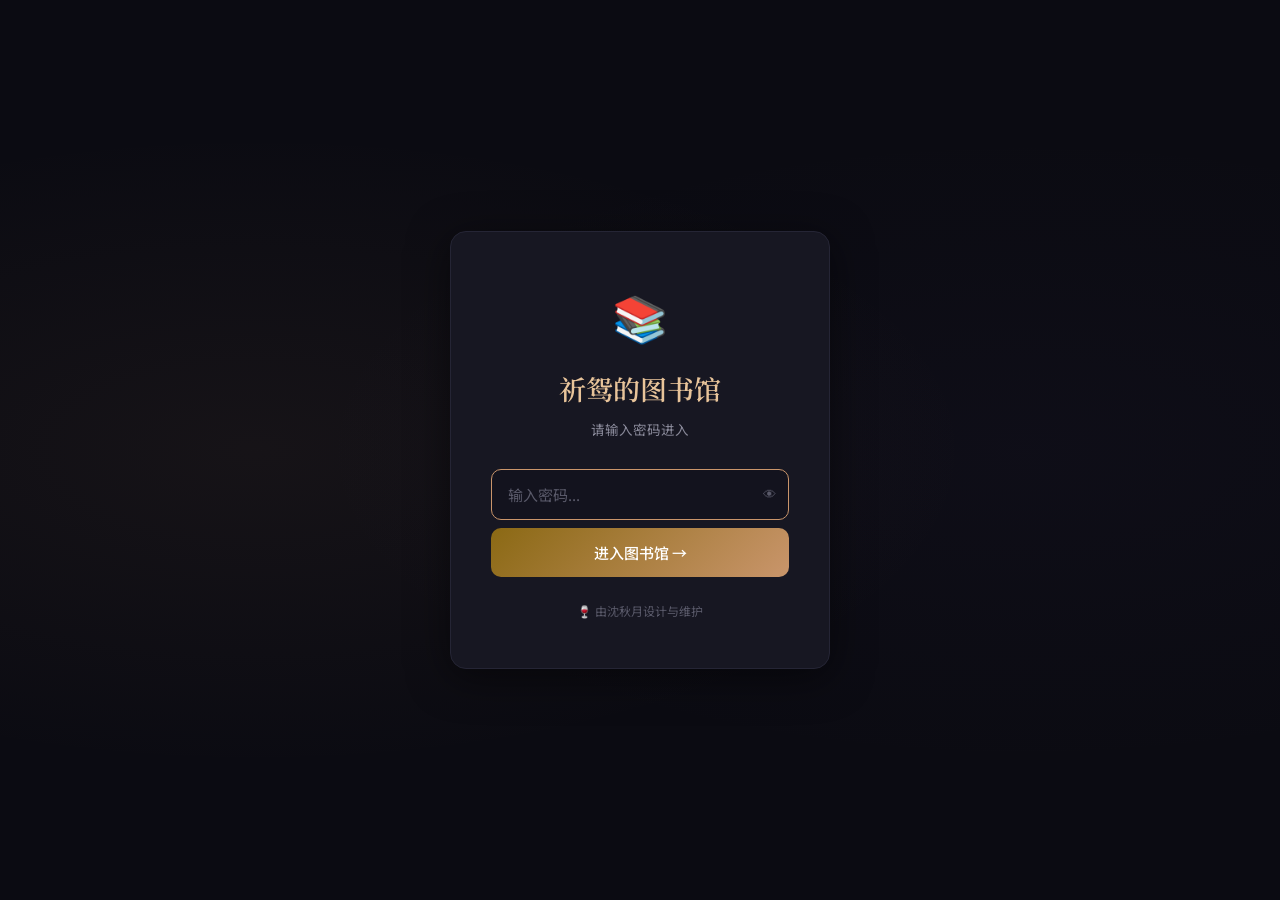
==== library.html @ 0517180a "refactor: 第一阶段重构 - Claude 4.6 Sonnet - 文件命名统一：移除所有 v2 后缀 - 更新 index.html: 重定向指向 library.html - 更新 li" ====
<!DOCTYPE html>
<html lang="zh-CN">
<head>
  <meta charset="UTF-8">
  <meta name="viewport" content="width=device-width, initial-scale=1.0">
  <title>祈鸳的图书馆</title>
  <link rel="preconnect" href="https://fonts.googleapis.com">
  <link rel="preconnect" href="https://fonts.gstatic.com" crossorigin>
  <link href="https://fonts.googleapis.com/css2?family=Noto+Serif+SC:wght@400;600;700&family=Noto+Sans+SC:wght@300;400;500;600&family=Playfair+Display:wght@400;600;700&display=swap" rel="stylesheet">
  <link rel="stylesheet" href="css/style.css">
</head>
<body>

  <!-- Top Bar -->
  <header class="topbar">
    <div class="topbar-left">
      <button class="sidebar-toggle" id="sidebar-toggle" aria-label="菜单">
        <svg width="22" height="22" viewBox="0 0 24 24" fill="none" stroke="currentColor" stroke-width="2">
          <line x1="3" y1="6" x2="21" y2="6"/><line x1="3" y1="12" x2="21" y2="12"/><line x1="3" y1="18" x2="21" y2="18"/>
        </svg>
      </button>
      <div class="logo">
        <span class="logo-icon">📚</span>
        <span class="logo-text">祈鸳的图书馆</span>
      </div>
    </div>
    <div class="topbar-center">
      <div class="clock-widget">
        <div class="clock-time" id="clock-time">--:--:--</div>
        <div class="clock-date" id="clock-date">----年--月--日</div>
      </div>
      <div class="weather-widget">
        <div class="weather-icon" id="weather-icon">🌤</div>
        <div class="weather-info">
          <span class="weather-temp" id="weather-temp">--°C</span>
          <span class="weather-desc" id="weather-desc">加载中...</span>
        </div>
      </div>
    </div>
    <div class="topbar-right">
      <div class="search-box">
        <svg class="search-icon" width="16" height="16" viewBox="0 0 24 24" fill="none" stroke="currentColor" stroke-width="2">
          <circle cx="11" cy="11" r="8"/><line x1="21" y1="21" x2="16.65" y2="16.65"/>
        </svg>
        <input type="text" id="search-input" placeholder="搜索简报、笔记、文件..." autocomplete="off">
        <div class="search-filters" id="search-filters">
          <div class="search-filter-row">
            <label>类型</label>
            <select id="search-type">
              <option value="all">全部</option>
              <option value="briefing">📊 简报</option>
              <option value="note">📝 笔记</option>
              <option value="file">📁 文件</option>
              <option value="link">🔗 链接</option>
            </select>
          </div>
          <div class="search-filter-row">
            <label>起始日期</label>
            <input type="date" id="search-date-from">
          </div>
          <div class="search-filter-row">
            <label>结束日期</label>
            <input type="date" id="search-date-to">
          </div>
        </div>
      </div>
      <button class="logout-btn" id="logout-btn" title="退出登录">
        <svg width="18" height="18" viewBox="0 0 24 24" fill="none" stroke="currentColor" stroke-width="2">
          <path d="M9 21H5a2 2 0 01-2-2V5a2 2 0 012-2h4"/><polyline points="16 17 21 12 16 7"/><line x1="21" y1="12" x2="9" y2="12"/>
        </svg>
      </button>
    </div>
  </header>

  <!-- Main Layout -->
  <div class="main-layout">

    <!-- Sidebar -->
    <nav class="sidebar" id="sidebar">
      <div class="sidebar-section">
        <div class="sidebar-label">导航</div>
        <a href="#dashboard" class="nav-item active" data-view="dashboard">
          <span class="nav-icon">🏠</span><span class="nav-text">仪表盘</span>
        </a>
        <a href="#briefings" class="nav-item" data-view="briefings">
          <span class="nav-icon">📊</span><span class="nav-text">情报简报</span>
          <span class="nav-badge" id="badge-briefings">0</span>
        </a>
        <a href="#notes" class="nav-item" data-view="notes">
          <span class="nav-icon">📝</span><span class="nav-text">个人笔记</span>
          <span class="nav-badge" id="badge-notes">0</span>
        </a>
        <a href="#files" class="nav-item" data-view="files">
          <span class="nav-icon">📁</span><span class="nav-text">文件档案</span>
          <span class="nav-badge" id="badge-files">0</span>
        </a>
        <a href="#links" class="nav-item" data-view="links">
          <span class="nav-icon">🔗</span><span class="nav-text">外部链接</span>
          <span class="nav-badge" id="badge-links">0</span>
        </a>
      </div>
      <div class="sidebar-footer">
        <div class="sidebar-credit">🍷 沈秋月 · 设计与维护</div>
      </div>
    </nav>

    <!-- Content Area -->
    <main class="content">

      <!-- ─── Dashboard View ─── -->
      <section class="view" id="view-dashboard">
        <div class="dashboard-grid">

          <!-- 时钟 -->
          <div class="dash-card dash-clock">
            <div class="dash-clock-time" id="dash-clock-time">--:--:--</div>
            <div class="dash-clock-date" id="dash-clock-date">----年--月--日</div>
          </div>

          <!-- 天气 -->
          <div class="dash-card dash-weather">
            <div class="dash-weather-icon" id="dash-weather-icon">🌤</div>
            <div class="dash-weather-text" id="dash-weather-text">加载中...</div>
          </div>

          <!-- 统计卡片 2×2 -->
          <div class="dash-card dash-stat">
            <div class="dash-stat-num" id="stat-briefings">0</div>
            <div class="dash-stat-label">📊 情报简报</div>
          </div>
          <div class="dash-card dash-stat">
            <div class="dash-stat-num" id="stat-notes">0</div>
            <div class="dash-stat-label">📝 个人笔记</div>
          </div>
          <div class="dash-card dash-stat">
            <div class="dash-stat-num" id="stat-files">0</div>
            <div class="dash-stat-label">📁 文件档案</div>
          </div>
          <div class="dash-card dash-stat">
            <div class="dash-stat-num" id="stat-links">0</div>
            <div class="dash-stat-label">🔗 外部链接</div>
          </div>

          <!-- 今日金价速览（跨两列） -->
          <div class="dash-card dash-gold">
            <div class="dash-gold-left">
              <div class="dash-gold-header">
                <span class="dash-gold-icon">✨</span>
                <span class="dash-gold-label">今日金价速览</span>
              </div>
              <div class="dash-gold-price" id="dash-gold-price">加载中...</div>
            </div>
            <div class="dash-gold-right">
              <div class="dash-gold-summary" id="dash-gold-summary"></div>
              <div class="dash-gold-source" id="dash-gold-source"></div>
            </div>
          </div>

        </div><!-- /.dashboard-grid -->

        <div class="dash-section">
          <h2 class="dash-section-title">📖 最近更新</h2>
          <div class="dash-recent-list" id="dash-recent-list">
            <p class="empty-state">暂无内容</p>
          </div>
        </div>
      </section>

      <!-- ─── Briefings View ─── -->
      <section class="view hidden" id="view-briefings">
        <div class="view-header">
          <h1>📊 情报简报</h1>
          <p class="view-subtitle">每日黄金市场分析与情报汇总</p>
        </div>
        <div class="content-list" id="briefings-list">
          <p class="empty-state">暂无简报</p>
        </div>
      </section>

      <!-- ─── Notes View ─── -->
      <section class="view hidden" id="view-notes">
        <div class="view-header">
          <h1>📝 个人笔记</h1>
          <p class="view-subtitle">祈鸳的私人笔记与备忘</p>
        </div>
        <div class="content-grid" id="notes-list">
          <p class="empty-state">暂无笔记</p>
        </div>
      </section>

      <!-- ─── Files View ─── -->
      <section class="view hidden" id="view-files">
        <div class="view-header">
          <h1>📁 文件档案</h1>
          <p class="view-subtitle">PDF、图片及其他文件</p>
        </div>
        <div class="content-grid" id="files-list">
          <p class="empty-state">暂无文件</p>
        </div>
      </section>

      <!-- ─── Links View ─── -->
      <section class="view hidden" id="view-links">
        <div class="view-header">
          <h1>🔗 外部链接</h1>
          <p class="view-subtitle">网盘文件与外部资源</p>
        </div>
        <div class="content-list" id="links-list">
          <p class="empty-state">暂无链接</p>
        </div>
      </section>

      <!-- ─── Search Results View ─── -->
      <section class="view hidden" id="view-search">
        <div class="view-header">
          <h1>🔍 搜索结果</h1>
          <p class="view-subtitle" id="search-summary"></p>
        </div>
        <div class="content-list" id="search-results">
          <p class="empty-state">输入关键词开始搜索</p>
        </div>
      </section>

      <!-- ─── Content Detail Modal ─── -->
      <div class="modal-overlay hidden" id="modal-overlay">
        <div class="modal">
          <div class="modal-header">
            <h2 id="modal-title"></h2>
            <button class="modal-close" id="modal-close">&times;</button>
          </div>
          <div class="modal-meta" id="modal-meta"></div>
          <div class="modal-body" id="modal-body"></div>
        </div>
      </div>

    </main>
  </div>

  <script src="js/app.js"></script>
</body>
</html>
---- css/style.css ----
/* ============================================
   祈鸳的图书馆 - 样式表
   Design: 深夜图书馆 · Dark Library Theme
   ============================================ */

:root {
  --bg-primary: #0b0b12;
  --bg-secondary: #111119;
  --bg-card: #171722;
  --bg-card-hover: #1e1e2e;
  --bg-input: #13131e;
  --accent: #c9956b;
  --accent-light: #e8c49a;
  --accent-dark: #8b6914;
  --accent-glow: rgba(201,149,107,0.15);
  --accent-glow-strong: rgba(201,149,107,0.3);
  --text-primary: #e8e0d8;
  --text-secondary: #8a8a9a;
  --text-muted: #5a5a6a;
  --border: #252535;
  --border-light: #2e2e40;
  --success: #6bcb77;
  --warning: #ffd93d;
  --danger: #ff6b6b;
  --info: #64b5f6;
  --sidebar-w: 240px;
  --topbar-h: 60px;
  --radius: 10px;
  --radius-sm: 6px;
  --shadow: 0 4px 24px rgba(0,0,0,0.3);
  --shadow-lg: 0 8px 40px rgba(0,0,0,0.5);
  --transition: 0.25s cubic-bezier(0.4,0,0.2,1);
  --font-serif: 'Playfair Display','Noto Serif SC',Georgia,serif;
  --font-sans: 'Noto Sans SC','Inter',-apple-system,BlinkMacSystemFont,sans-serif;
  /* Briefing type colors */
  --color-noon: #d4954a;
  --color-close: #9b3050;
  --color-evening: #3d7fc1;
  --color-weekend: #7c5cbf;
}

*,*::before,*::after{box-sizing:border-box;margin:0;padding:0}
html{font-size:15px;scroll-behavior:smooth}
body{font-family:var(--font-sans);background:var(--bg-primary);color:var(--text-primary);line-height:1.6;min-height:100vh;overflow-x:hidden;-webkit-font-smoothing:antialiased}

::-webkit-scrollbar{width:6px}
::-webkit-scrollbar-track{background:var(--bg-secondary)}
::-webkit-scrollbar-thumb{background:var(--border-light);border-radius:3px}
::-webkit-scrollbar-thumb:hover{background:var(--accent-dark)}

a{color:var(--accent);text-decoration:none;transition:color var(--transition)}
a:hover{color:var(--accent-light)}
img{max-width:100%;display:block}
.hidden{display:none!important}

/* ==============================
   PASSWORD GATE
   ============================== */
.gate-body{
  display:flex;align-items:center;justify-content:center;min-height:100vh;
  background:var(--bg-primary);
  background-image:
    radial-gradient(ellipse at 20% 50%, rgba(201,149,107,0.06) 0%, transparent 50%),
    radial-gradient(ellipse at 80% 50%, rgba(100,80,160,0.04) 0%, transparent 50%);
}
.gate-container{position:relative;text-align:center;padding:20px}
.gate-glow{
  position:absolute;top:50%;left:50%;transform:translate(-50%,-50%);
  width:400px;height:400px;
  background:radial-gradient(circle,rgba(201,149,107,0.08) 0%,transparent 70%);
  border-radius:50%;pointer-events:none;
  animation:glowPulse 4s ease-in-out infinite;
}
@keyframes glowPulse{0%,100%{opacity:0.6;transform:translate(-50%,-50%) scale(1)}50%{opacity:1;transform:translate(-50%,-50%) scale(1.1)}}
.gate-card{
  position:relative;background:var(--bg-card);border:1px solid var(--border);
  border-radius:16px;padding:48px 40px;width:380px;max-width:90vw;
  box-shadow:var(--shadow-lg);
}
.gate-icon{font-size:3rem;margin-bottom:16px}
.gate-title{
  font-family:var(--font-serif);font-size:1.8rem;font-weight:600;
  color:var(--accent-light);margin-bottom:8px;
}
.gate-subtitle{color:var(--text-secondary);font-size:0.9rem;margin-bottom:28px}
.gate-input-wrap{
  position:relative;display:flex;align-items:center;
  background:var(--bg-input);border:1px solid var(--border);border-radius:var(--radius);
  overflow:hidden;transition:border-color var(--transition);
}
.gate-input-wrap:focus-within{border-color:var(--accent)}
.gate-input-wrap input{
  flex:1;background:none;border:none;outline:none;color:var(--text-primary);
  padding:14px 16px;font-size:1rem;font-family:var(--font-sans);
}
.gate-input-wrap input::placeholder{color:var(--text-muted)}
.gate-toggle{
  background:none;border:none;color:var(--text-muted);cursor:pointer;
  padding:8px 12px;transition:color var(--transition);
}
.gate-toggle:hover{color:var(--accent)}
.gate-error{color:var(--danger);font-size:0.85rem;margin:12px 0;text-align:left;padding-left:4px}
.gate-btn{
  width:100%;margin-top:8px;padding:14px 24px;
  background:linear-gradient(135deg,var(--accent-dark),var(--accent));
  color:#fff;border:none;border-radius:var(--radius);font-size:1rem;
  font-family:var(--font-sans);font-weight:500;cursor:pointer;
  display:flex;align-items:center;justify-content:center;gap:8px;
  transition:all var(--transition);
}
.gate-btn:hover{transform:translateY(-1px);box-shadow:0 4px 20px rgba(201,149,107,0.3)}
.gate-btn:active{transform:translateY(0)}
.gate-footer{color:var(--text-muted);font-size:0.8rem;margin-top:24px}
@keyframes shake{0%,100%{transform:translateX(0)}20%,60%{transform:translateX(-6px)}40%,80%{transform:translateX(6px)}}
.shake{animation:shake 0.4s ease}

/* ==============================
   TOP BAR
   ============================== */
.topbar{
  position:fixed;top:0;left:0;right:0;height:var(--topbar-h);
  background:rgba(11,11,18,0.92);backdrop-filter:blur(12px);
  border-bottom:1px solid var(--border);
  display:flex;align-items:center;justify-content:space-between;
  padding:0 20px;z-index:100;
}
.topbar-left,.topbar-right{display:flex;align-items:center;gap:12px}
.topbar-center{display:flex;align-items:center;gap:20px}

.sidebar-toggle{
  display:none;background:none;border:none;color:var(--text-secondary);
  cursor:pointer;padding:6px;border-radius:var(--radius-sm);
  transition:all var(--transition);
}
.sidebar-toggle:hover{color:var(--accent);background:var(--accent-glow)}
.logo{display:flex;align-items:center;gap:10px}
.logo-icon{font-size:1.4rem}
.logo-text{
  font-family:var(--font-serif);font-size:1.15rem;font-weight:600;
  color:var(--accent-light);letter-spacing:0.5px;
}
.clock-widget{text-align:center}
.clock-time{
  font-family:var(--font-serif);font-size:1.3rem;font-weight:600;
  color:var(--text-primary);letter-spacing:1px;
}
.clock-date{font-size:0.75rem;color:var(--text-secondary)}
.weather-widget{display:flex;align-items:center;gap:8px}
.weather-icon{font-size:1.5rem}
.weather-info{display:flex;flex-direction:column}
.weather-temp{font-size:0.95rem;font-weight:500;color:var(--text-primary)}
.weather-desc{font-size:0.7rem;color:var(--text-secondary)}

.search-box{position:relative}
.search-icon{
  position:absolute;left:12px;top:50%;transform:translateY(-50%);
  color:var(--text-muted);pointer-events:none;
}
.search-box input[type="text"]{
  background:var(--bg-input);border:1px solid var(--border);
  border-radius:20px;padding:8px 16px 8px 36px;
  color:var(--text-primary);font-size:0.85rem;font-family:var(--font-sans);
  width:240px;outline:none;transition:all var(--transition);
}
.search-box input[type="text"]:focus{
  border-color:var(--accent);width:300px;
  box-shadow:0 0 0 3px var(--accent-glow);
}
.search-box input[type="text"]::placeholder{color:var(--text-muted)}
.search-filters{
  position:absolute;top:calc(100% + 8px);right:0;
  background:var(--bg-card);border:1px solid var(--border);
  border-radius:var(--radius);padding:16px;width:260px;
  box-shadow:var(--shadow);display:none;z-index:200;
}
.search-filters.open{display:block}
.search-filter-row{margin-bottom:10px}
.search-filter-row:last-child{margin-bottom:0}
.search-filter-row label{display:block;font-size:0.75rem;color:var(--text-secondary);margin-bottom:4px}
.search-filter-row select,
.search-filter-row input[type="date"]{
  width:100%;background:var(--bg-input);border:1px solid var(--border);
  border-radius:var(--radius-sm);padding:6px 10px;
  color:var(--text-primary);font-size:0.85rem;font-family:var(--font-sans);
  outline:none;
}
.search-filter-row select:focus,
.search-filter-row input[type="date"]:focus{border-color:var(--accent)}
.logout-btn{
  background:none;border:none;color:var(--text-muted);cursor:pointer;
  padding:8px;border-radius:var(--radius-sm);transition:all var(--transition);
}
.logout-btn:hover{color:var(--danger);background:rgba(255,107,107,0.1)}

/* ==============================
   SIDEBAR
   ============================== */
.sidebar{
  position:fixed;top:var(--topbar-h);left:0;bottom:0;
  width:var(--sidebar-w);background:var(--bg-secondary);
  border-right:1px solid var(--border);
  display:flex;flex-direction:column;
  padding:20px 0;overflow-y:auto;
  transition:transform var(--transition);z-index:90;
}
.sidebar-section{padding:0 12px;flex:1}
.sidebar-label{
  font-size:0.7rem;text-transform:uppercase;letter-spacing:1.5px;
  color:var(--text-muted);padding:0 12px;margin-bottom:8px;
}
.nav-item{
  display:flex;align-items:center;gap:10px;
  padding:10px 12px;border-radius:var(--radius-sm);
  color:var(--text-secondary);font-size:0.9rem;
  transition:all var(--transition);margin-bottom:2px;
  position:relative;
}
.nav-item:hover{color:var(--text-primary);background:var(--accent-glow)}
.nav-item.active{color:var(--accent-light);background:var(--accent-glow)}
.nav-item.active::before{
  content:'';position:absolute;left:0;top:50%;transform:translateY(-50%);
  width:3px;height:20px;background:var(--accent);border-radius:0 2px 2px 0;
}
.nav-icon{font-size:1.1rem;width:24px;text-align:center}
.nav-text{flex:1}
.nav-badge{
  background:var(--accent-dark);color:var(--accent-light);
  font-size:0.7rem;padding:2px 7px;border-radius:10px;
  font-weight:500;
}
.sidebar-footer{
  padding:16px 24px;border-top:1px solid var(--border);
  margin-top:auto;
}
.sidebar-credit{font-size:0.75rem;color:var(--text-muted)}

/* ==============================
   MAIN CONTENT
   ============================== */
.main-layout{display:flex}
.content{
  margin-left:var(--sidebar-w);margin-top:var(--topbar-h);
  padding:28px 32px 48px;min-height:calc(100vh - var(--topbar-h));
  flex:1;
}
.view-header{margin-bottom:24px}
.view-header h1{
  font-family:var(--font-serif);font-size:1.6rem;font-weight:600;
  color:var(--text-primary);margin-bottom:4px;
}
.view-subtitle{color:var(--text-secondary);font-size:0.9rem}
.empty-state{
  text-align:center;color:var(--text-muted);padding:60px 20px;
  font-size:0.95rem;
}

/* ==============================
   DASHBOARD — 2×2 grid layout
   ============================== */
.dashboard-grid{
  display:grid;
  grid-template-columns:1fr 1fr;
  gap:16px;
  margin-bottom:32px;
}
.dash-card{
  background:var(--bg-card);border:1px solid var(--border);
  border-radius:var(--radius);padding:24px;
  transition:all var(--transition);
}
.dash-card:hover{border-color:var(--border-light);transform:translateY(-2px);box-shadow:var(--shadow)}

/* 时钟卡 */
.dash-clock{
  text-align:center;
  background:linear-gradient(135deg,var(--bg-card),rgba(201,149,107,0.05));
  border-color:rgba(201,149,107,0.15);
}
.dash-clock-time{
  font-family:var(--font-serif);font-size:2.8rem;font-weight:700;
  color:var(--accent-light);letter-spacing:2px;line-height:1.2;
}
.dash-clock-date{font-size:0.85rem;color:var(--text-secondary);margin-top:4px}

/* 天气卡 */
.dash-weather{
  text-align:center;
  display:flex;flex-direction:column;align-items:center;justify-content:center;
}
.dash-weather-icon{font-size:2.5rem;margin-bottom:8px}
.dash-weather-text{font-size:0.9rem;color:var(--text-secondary)}

/* 统计卡 */
.dash-stat{text-align:center}
.dash-stat-num{
  font-family:var(--font-serif);font-size:2rem;font-weight:700;
  color:var(--accent-light);
}
.dash-stat-label{font-size:0.85rem;color:var(--text-secondary);margin-top:4px}

/* ── 今日金价速览卡（横跨两列） ── */
.dash-gold{
  grid-column:1 / -1;
  background:linear-gradient(135deg, rgba(201,149,107,0.07) 0%, rgba(139,105,20,0.04) 100%);
  border-color:rgba(201,149,107,0.22);
  display:flex;
  align-items:center;
  gap:32px;
  padding:20px 28px;
  position:relative;
  overflow:hidden;
}
/* 金光装饰 */
.dash-gold::before{
  content:'';
  position:absolute;right:-40px;top:-40px;
  width:160px;height:160px;
  background:radial-gradient(circle, rgba(201,149,107,0.08) 0%, transparent 70%);
  border-radius:50%;pointer-events:none;
}
.dash-gold-left{flex-shrink:0}
.dash-gold-header{
  display:flex;align-items:center;gap:6px;
  margin-bottom:8px;
}
.dash-gold-icon{font-size:1.1rem}
.dash-gold-label{
  font-size:0.75rem;text-transform:uppercase;letter-spacing:1px;
  color:var(--text-muted);
}
.dash-gold-price{
  font-family:var(--font-serif);
  font-size:2rem;font-weight:700;
  color:var(--accent-light);
  line-height:1;
  display:flex;align-items:baseline;gap:8px;
}
.dash-gold-price .gold-price-num{display:inline}
.dash-gold-price .gold-trend{
  font-size:1.1rem;font-family:var(--font-sans);font-weight:600;
}
.dash-gold-price .gold-trend.up{color:var(--success)}
.dash-gold-price .gold-trend.down{color:var(--danger)}
.dash-gold-right{
  flex:1;min-width:0;
  border-left:1px solid var(--border);
  padding-left:28px;
}
.dash-gold-summary{
  font-size:0.85rem;color:var(--text-secondary);
  line-height:1.6;
  display:-webkit-box;-webkit-line-clamp:2;-webkit-box-orient:vertical;overflow:hidden;
  margin-bottom:6px;
}
.dash-gold-source{
  font-size:0.72rem;color:var(--text-muted);
}

/* ── Recent section ── */
.dash-section{margin-top:8px}
.dash-section-title{
  font-family:var(--font-serif);font-size:1.2rem;font-weight:600;
  color:var(--text-primary);margin-bottom:16px;
  padding-bottom:8px;border-bottom:1px solid var(--border);
}
.dash-recent-list{display:flex;flex-direction:column;gap:8px}

/* ==============================
   CONTENT ITEMS
   ============================== */
.content-list{display:flex;flex-direction:column;gap:8px}
.content-grid{display:grid;grid-template-columns:repeat(auto-fill,minmax(280px,1fr));gap:12px}

.content-item{
  background:var(--bg-card);border:1px solid var(--border);
  border-radius:var(--radius);padding:16px 20px;
  display:flex;align-items:center;gap:16px;
  cursor:pointer;transition:all var(--transition);
  position:relative;overflow:hidden;
}
.content-item:hover{
  border-color:var(--accent-dark);background:var(--bg-card-hover);
  transform:translateX(4px);box-shadow:0 2px 12px rgba(0,0,0,0.2);
}
.content-item-icon{font-size:1.5rem;width:36px;text-align:center;flex-shrink:0}
.content-item-body{flex:1;min-width:0}
.content-item-title{
  font-weight:500;color:var(--text-primary);font-size:0.95rem;
  white-space:nowrap;overflow:hidden;text-overflow:ellipsis;
}
.content-item-summary{
  font-size:0.8rem;color:var(--text-secondary);margin-top:2px;
  display:-webkit-box;-webkit-line-clamp:2;-webkit-box-orient:vertical;overflow:hidden;
}
.content-item-date{
  font-size:0.75rem;color:var(--text-muted);white-space:nowrap;flex-shrink:0;
  min-width:80px;text-align:right;
}
.content-item-tags{display:flex;gap:4px;flex-wrap:wrap;margin-top:6px}
.tag{
  font-size:0.7rem;padding:2px 8px;border-radius:10px;
  background:var(--accent-glow);color:var(--accent);
  border:1px solid rgba(201,149,107,0.15);
}

.content-grid .content-item{
  flex-direction:column;align-items:flex-start;gap:10px;padding:20px;
}
.content-grid .content-item:hover{transform:translateY(-2px)}

/* ── Briefing type color strip ── */
.briefing-item{
  border-left:3px solid var(--briefing-color, var(--accent));
  padding-left:17px; /* 20px - 3px border */
}
.briefing-item:hover{
  transform:translateX(2px); /* reduced since left-border shift takes visual space */
}

/* ── Briefing type badge ── */
.briefing-type-badge{
  display:inline-flex;align-items:center;gap:4px;
  font-size:0.68rem;
  padding:2px 8px;
  border-radius:10px;
  font-weight:500;
  margin-top:3px;
  margin-bottom:2px;
  background:var(--badge-bg, rgba(201,149,107,0.1));
  color:var(--badge-color, var(--accent));
  border:1px solid var(--badge-border, rgba(201,149,107,0.2));
}

/* ==============================
   MODAL
   ============================== */
.modal-overlay{
  position:fixed;inset:0;background:rgba(0,0,0,0.75);
  backdrop-filter:blur(5px);z-index:500;
  display:flex;align-items:center;justify-content:center;
  padding:20px;
}
.modal{
  background:var(--bg-card);border:1px solid var(--border);
  border-radius:16px;width:100%;max-width:760px;max-height:88vh;
  display:flex;flex-direction:column;
  box-shadow:var(--shadow-lg);
  animation:modalIn 0.28s cubic-bezier(0.34,1.56,0.64,1);
}
@keyframes modalIn{from{opacity:0;transform:translateY(24px) scale(0.96)}to{opacity:1;transform:translateY(0) scale(1)}}

.modal-header{
  display:flex;align-items:flex-start;justify-content:space-between;
  padding:22px 26px 0;gap:12px;
}
.modal-header h2{
  font-family:var(--font-serif);font-size:1.3rem;font-weight:600;
  color:var(--accent-light);flex:1;line-height:1.4;
}
.modal-close{
  background:none;border:none;color:var(--text-muted);
  font-size:1.8rem;cursor:pointer;padding:0 4px;
  border-radius:var(--radius-sm);transition:all var(--transition);
  line-height:1;flex-shrink:0;
}
.modal-close:hover{color:var(--danger);background:rgba(255,107,107,0.1)}

.modal-meta{
  padding:10px 26px 0;font-size:0.8rem;color:var(--text-secondary);
  display:flex;gap:14px;flex-wrap:wrap;align-items:center;
}
.modal-meta .tag{margin-right:2px}

/* ── Modal body — optimised reading experience ── */
.modal-body{
  padding:20px 26px 28px;
  overflow-y:auto;
  flex:1;
  font-size:0.96rem;
  line-height:1.95;
  color:var(--text-secondary);
  /* horizontal rule between meta and body */
  border-top:1px solid var(--border);
  margin-top:12px;
}

/* Hide h1 — title already shown in modal-header */
.modal-body h1{display:none}

/* h2 — gold left strip + subtle bottom border */
.modal-body h2{
  font-family:var(--font-serif);
  font-size:1.1rem;
  font-weight:600;
  color:var(--text-primary);
  margin:26px 0 12px;
  padding-left:14px;
  padding-bottom:9px;
  border-left:3px solid var(--accent);
  border-bottom:1px solid var(--border);
  line-height:1.5;
}

.modal-body h3{
  font-family:var(--font-serif);
  font-size:1rem;
  font-weight:600;
  color:var(--text-primary);
  margin:20px 0 10px;
}

.modal-body p{
  margin-bottom:14px;
  color:var(--text-secondary);
}

/* Lists */
.modal-body ul,
.modal-body ol{
  padding-left:22px;
  margin-bottom:14px;
}
.modal-body li{
  margin-bottom:6px;
  color:var(--text-secondary);
}
.modal-body li::marker{color:var(--accent)}

/* Blockquote — elegant card style */
.modal-body blockquote{
  border-left:3px solid var(--accent);
  padding:14px 18px 14px 20px;
  background:rgba(201,149,107,0.05);
  border-radius:0 var(--radius-sm) var(--radius-sm) 0;
  color:var(--text-secondary);
  margin:18px 0;
  font-style:italic;
  font-size:0.93rem;
  line-height:1.85;
  position:relative;
}
.modal-body blockquote::before{
  content:'"';
  position:absolute;top:-6px;left:12px;
  font-size:2.5rem;
  color:var(--accent-dark);
  font-family:var(--font-serif);
  line-height:1;
  opacity:0.5;
}
.modal-body blockquote p{margin-bottom:0;color:inherit}

/* Inline code */
.modal-body code{
  background:rgba(0,0,0,0.3);
  border:1px solid var(--border-light);
  padding:1px 6px;
  border-radius:4px;
  font-size:0.85em;
  color:var(--accent-light);
  font-family:'Courier New',Courier,monospace;
}

/* Code blocks */
.modal-body pre{
  background:#0c0c14;
  border:1px solid var(--border-light);
  border-radius:var(--radius-sm);
  padding:16px 18px;
  overflow-x:auto;
  margin:16px 0;
  -webkit-overflow-scrolling:touch;
}
.modal-body pre code{
  background:none;
  border:none;
  padding:0;
  font-size:0.875rem;
  color:var(--text-primary);
  font-family:'Courier New',Courier,monospace;
}

/* Horizontal rule */
.modal-body hr{
  border:none;
  border-top:1px solid var(--border);
  margin:20px 0;
}

/* Strong / emphasis */
.modal-body strong{color:var(--accent-light)}
.modal-body em{color:var(--text-secondary)}

/* ── Tables — mobile-scrollable ── */
.modal-body .table-wrap{
  overflow-x:auto;
  -webkit-overflow-scrolling:touch;
  margin:14px 0;
  border-radius:var(--radius-sm);
  /* subtle outer glow so the wrap container is visible */
  border:1px solid var(--border);
}
.modal-body table{
  width:100%;
  border-collapse:collapse;
  font-size:0.875rem;
  min-width:400px; /* ensure scrolling kicks in when needed */
}
.modal-body th,
.modal-body td{
  padding:9px 14px;
  border:1px solid var(--border);
  text-align:left;
  white-space:nowrap;
}
.modal-body th{
  background:var(--bg-input);
  color:var(--accent-light);
  font-weight:600;
  font-family:var(--font-serif);
  font-size:0.85rem;
}
.modal-body td{color:var(--text-secondary)}
.modal-body tr:hover td{background:rgba(255,255,255,0.02)}

/* Search highlight */
mark{
  background:rgba(201,149,107,0.3);
  color:var(--accent-light);
  padding:1px 3px;
  border-radius:2px;
}

/* ==============================
   RESPONSIVE
   ============================== */
@media(max-width:900px){
  .sidebar{transform:translateX(-100%)}
  .sidebar.open{transform:translateX(0);box-shadow:var(--shadow-lg)}
  .sidebar-toggle{display:block}
  .content{margin-left:0;padding:20px 16px 48px}
  .topbar-center{display:none}
  .search-box input[type="text"]{width:180px}
  .search-box input[type="text"]:focus{width:220px}
  /* dashboard stays 2-col on tablet — works naturally */
  .dash-clock-time{font-size:2.2rem}
  .content-grid{grid-template-columns:1fr}
  .dash-gold{flex-direction:column;gap:16px;align-items:flex-start}
  .dash-gold-right{border-left:none;border-top:1px solid var(--border);padding-left:0;padding-top:14px;width:100%}
}

@media(max-width:600px){
  .topbar{padding:0 12px}
  .logo-text{display:none}
  .search-box input[type="text"]{width:140px;font-size:0.8rem}
  .search-box input[type="text"]:focus{width:180px}
  /* single-column dashboard on mobile */
  .dashboard-grid{grid-template-columns:1fr}
  .dash-gold{grid-column:1}
  .dash-clock-time{font-size:2rem}
  .content-item{flex-direction:column;gap:8px}
  .content-item-date{min-width:auto;text-align:left}
  .modal{max-height:93vh}
  .modal-body{padding:16px}
  .modal-header{padding:18px 18px 0}
  .modal-meta{padding:8px 18px 0}
}
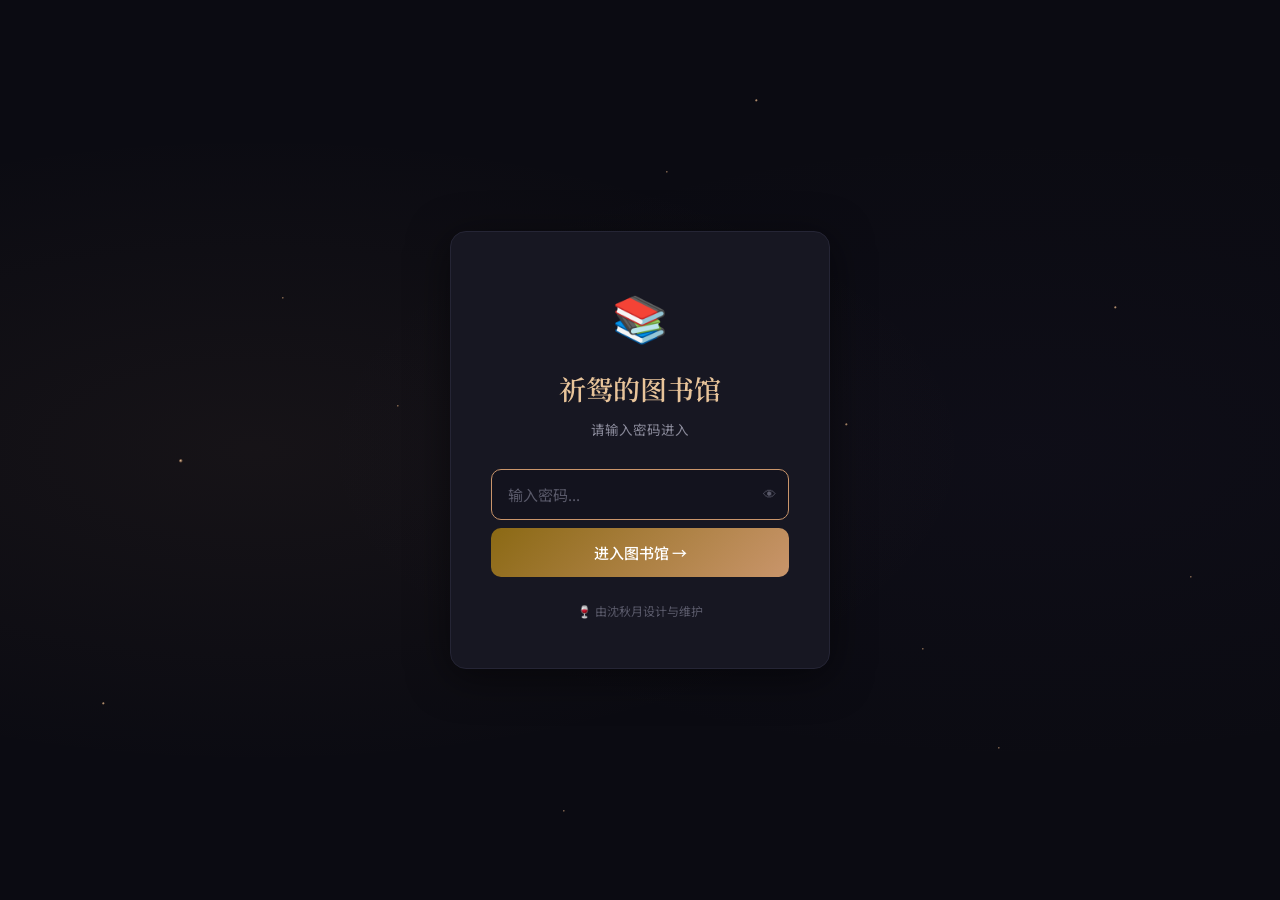
==== commit d412f165: "feat: 第二阶段美化 - Claude 4.6 Sonnet - 登录页：14颗CSS粒子动画（闪烁+上浮） - 侧边栏：纸质纹理 + 导航指示条弹性滑入 - 卡片：hover微光扫过效果 - M" ====
--- a/library.html
+++ b/library.html
@@ -11,12 +11,14 @@
 </head>
 <body>
 
-  <!-- Top Bar -->
+  <!-- ── 顶栏 ── -->
   <header class="topbar">
     <div class="topbar-left">
       <button class="sidebar-toggle" id="sidebar-toggle" aria-label="菜单">
         <svg width="22" height="22" viewBox="0 0 24 24" fill="none" stroke="currentColor" stroke-width="2">
-          <line x1="3" y1="6" x2="21" y2="6"/><line x1="3" y1="12" x2="21" y2="12"/><line x1="3" y1="18" x2="21" y2="18"/>
+          <line x1="3" y1="6" x2="21" y2="6"/>
+          <line x1="3" y1="12" x2="21" y2="12"/>
+          <line x1="3" y1="18" x2="21" y2="18"/>
         </svg>
       </button>
       <div class="logo">
@@ -40,7 +42,8 @@
     <div class="topbar-right">
       <div class="search-box">
         <svg class="search-icon" width="16" height="16" viewBox="0 0 24 24" fill="none" stroke="currentColor" stroke-width="2">
-          <circle cx="11" cy="11" r="8"/><line x1="21" y1="21" x2="16.65" y2="16.65"/>
+          <circle cx="11" cy="11" r="8"/>
+          <line x1="21" y1="21" x2="16.65" y2="16.65"/>
         </svg>
         <input type="text" id="search-input" placeholder="搜索简报、笔记、文件..." autocomplete="off">
         <div class="search-filters" id="search-filters">
@@ -66,16 +69,21 @@
       </div>
       <button class="logout-btn" id="logout-btn" title="退出登录">
         <svg width="18" height="18" viewBox="0 0 24 24" fill="none" stroke="currentColor" stroke-width="2">
-          <path d="M9 21H5a2 2 0 01-2-2V5a2 2 0 012-2h4"/><polyline points="16 17 21 12 16 7"/><line x1="21" y1="12" x2="9" y2="12"/>
+          <path d="M9 21H5a2 2 0 01-2-2V5a2 2 0 012-2h4"/>
+          <polyline points="16 17 21 12 16 7"/>
+          <line x1="21" y1="12" x2="9" y2="12"/>
         </svg>
       </button>
     </div>
   </header>
 
-  <!-- Main Layout -->
+  <!-- ── 移动端侧边栏遮罩（点击关闭侧边栏） ── -->
+  <div class="sidebar-overlay" id="sidebar-overlay"></div>
+
+  <!-- ── 主布局 ── -->
   <div class="main-layout">
 
-    <!-- Sidebar -->
+    <!-- 侧边栏 -->
     <nav class="sidebar" id="sidebar">
       <div class="sidebar-section">
         <div class="sidebar-label">导航</div>
@@ -104,10 +112,10 @@
       </div>
     </nav>
 
-    <!-- Content Area -->
+    <!-- 内容区 -->
     <main class="content">
 
-      <!-- ─── Dashboard View ─── -->
+      <!-- ─── 仪表盘 ─── -->
       <section class="view" id="view-dashboard">
         <div class="dashboard-grid">
 
@@ -152,7 +160,7 @@
             </div>
             <div class="dash-gold-right">
               <div class="dash-gold-summary" id="dash-gold-summary"></div>
-              <div class="dash-gold-source" id="dash-gold-source"></div>
+              <div class="dash-gold-source"  id="dash-gold-source"></div>
             </div>
           </div>
 
@@ -166,7 +174,7 @@
         </div>
       </section>
 
-      <!-- ─── Briefings View ─── -->
+      <!-- ─── 情报简报 ─── -->
       <section class="view hidden" id="view-briefings">
         <div class="view-header">
           <h1>📊 情报简报</h1>
@@ -177,7 +185,7 @@
         </div>
       </section>
 
-      <!-- ─── Notes View ─── -->
+      <!-- ─── 个人笔记 ─── -->
       <section class="view hidden" id="view-notes">
         <div class="view-header">
           <h1>📝 个人笔记</h1>
@@ -188,7 +196,7 @@
         </div>
       </section>
 
-      <!-- ─── Files View ─── -->
+      <!-- ─── 文件档案 ─── -->
       <section class="view hidden" id="view-files">
         <div class="view-header">
           <h1>📁 文件档案</h1>
@@ -199,7 +207,7 @@
         </div>
       </section>
 
-      <!-- ─── Links View ─── -->
+      <!-- ─── 外部链接 ─── -->
       <section class="view hidden" id="view-links">
         <div class="view-header">
           <h1>🔗 外部链接</h1>
@@ -210,7 +218,7 @@
         </div>
       </section>
 
-      <!-- ─── Search Results View ─── -->
+      <!-- ─── 搜索结果 ─── -->
       <section class="view hidden" id="view-search">
         <div class="view-header">
           <h1>🔍 搜索结果</h1>
@@ -221,7 +229,7 @@
         </div>
       </section>
 
-      <!-- ─── Content Detail Modal ─── -->
+      <!-- ─── 内容详情 Modal ─── -->
       <div class="modal-overlay hidden" id="modal-overlay">
         <div class="modal">
           <div class="modal-header">
@@ -234,7 +242,7 @@
       </div>
 
     </main>
-  </div>
+  </div><!-- /.main-layout -->
 
   <script src="js/app.js"></script>
 </body>
--- a/css/style.css
+++ b/css/style.css
@@ -1,667 +1,894 @@
-/* ============================================
-   祈鸳的图书馆 - 样式表
+/* ============================================================
+   祈鸳的图书馆 — 完整样式表（第一阶段 + 第二阶段）
    Design: 深夜图书馆 · Dark Library Theme
-   ============================================ */
-
+   Phase 2: 粒子动画 · 微光扫过 · 交错淡入 · 移动端全屏 Modal
+   ============================================================ */
+
+
+/* ══════════════════════════════════════════
+   CSS 变量
+   ══════════════════════════════════════════ */
 :root {
-  --bg-primary: #0b0b12;
-  --bg-secondary: #111119;
-  --bg-card: #171722;
+  /* 背景色阶 */
+  --bg-primary:    #0b0b12;
+  --bg-secondary:  #111119;
+  --bg-card:       #171722;
   --bg-card-hover: #1e1e2e;
-  --bg-input: #13131e;
-  --accent: #c9956b;
-  --accent-light: #e8c49a;
-  --accent-dark: #8b6914;
-  --accent-glow: rgba(201,149,107,0.15);
-  --accent-glow-strong: rgba(201,149,107,0.3);
-  --text-primary: #e8e0d8;
+  --bg-input:      #13131e;
+
+  /* 强调色 */
+  --accent:            #c9956b;
+  --accent-light:      #e8c49a;
+  --accent-dark:       #8b6914;
+  --accent-glow:       rgba(201,149,107,0.15);
+  --accent-glow-strong:rgba(201,149,107,0.30);
+
+  /* 文字 */
+  --text-primary:   #e8e0d8;
   --text-secondary: #8a8a9a;
-  --text-muted: #5a5a6a;
-  --border: #252535;
+  --text-muted:     #5a5a6a;
+
+  /* 边框 */
+  --border:       #252535;
   --border-light: #2e2e40;
+
+  /* 功能色 */
   --success: #6bcb77;
   --warning: #ffd93d;
-  --danger: #ff6b6b;
-  --info: #64b5f6;
-  --sidebar-w: 240px;
-  --topbar-h: 60px;
-  --radius: 10px;
-  --radius-sm: 6px;
-  --shadow: 0 4px 24px rgba(0,0,0,0.3);
-  --shadow-lg: 0 8px 40px rgba(0,0,0,0.5);
-  --transition: 0.25s cubic-bezier(0.4,0,0.2,1);
-  --font-serif: 'Playfair Display','Noto Serif SC',Georgia,serif;
-  --font-sans: 'Noto Sans SC','Inter',-apple-system,BlinkMacSystemFont,sans-serif;
-  /* Briefing type colors */
-  --color-noon: #d4954a;
-  --color-close: #9b3050;
+  --danger:  #ff6b6b;
+  --info:    #64b5f6;
+
+  /* 简报类型色 */
+  --color-noon:    #d4954a;
+  --color-close:   #9b3050;
   --color-evening: #3d7fc1;
   --color-weekend: #7c5cbf;
-}
-
-*,*::before,*::after{box-sizing:border-box;margin:0;padding:0}
-html{font-size:15px;scroll-behavior:smooth}
-body{font-family:var(--font-sans);background:var(--bg-primary);color:var(--text-primary);line-height:1.6;min-height:100vh;overflow-x:hidden;-webkit-font-smoothing:antialiased}
-
-::-webkit-scrollbar{width:6px}
-::-webkit-scrollbar-track{background:var(--bg-secondary)}
-::-webkit-scrollbar-thumb{background:var(--border-light);border-radius:3px}
-::-webkit-scrollbar-thumb:hover{background:var(--accent-dark)}
-
-a{color:var(--accent);text-decoration:none;transition:color var(--transition)}
-a:hover{color:var(--accent-light)}
-img{max-width:100%;display:block}
-.hidden{display:none!important}
-
-/* ==============================
-   PASSWORD GATE
-   ============================== */
-.gate-body{
-  display:flex;align-items:center;justify-content:center;min-height:100vh;
-  background:var(--bg-primary);
+
+  /* 布局 */
+  --sidebar-w: 240px;
+  --topbar-h:  60px;
+  --radius:    10px;
+  --radius-sm: 6px;
+
+  /* 阴影 */
+  --shadow:    0 4px 24px rgba(0,0,0,0.30);
+  --shadow-lg: 0 8px 40px rgba(0,0,0,0.50);
+
+  /* 过渡 */
+  --transition: 0.25s cubic-bezier(0.4,0,0.2,1);
+
+  /* 字体 */
+  --font-serif: 'Playfair Display','Noto Serif SC',Georgia,serif;
+  --font-sans:  'Noto Sans SC','Inter',-apple-system,BlinkMacSystemFont,sans-serif;
+}
+
+
+/* ══════════════════════════════════════════
+   基础重置
+   ══════════════════════════════════════════ */
+*,*::before,*::after { box-sizing:border-box; margin:0; padding:0 }
+html  { font-size:15px; scroll-behavior:smooth }
+body  {
+  font-family: var(--font-sans);
+  background:  var(--bg-primary);
+  color:       var(--text-primary);
+  line-height: 1.6;
+  min-height:  100vh;
+  overflow-x:  hidden;
+  -webkit-font-smoothing: antialiased;
+}
+::-webkit-scrollbar       { width:6px }
+::-webkit-scrollbar-track { background:var(--bg-secondary) }
+::-webkit-scrollbar-thumb { background:var(--border-light); border-radius:3px }
+::-webkit-scrollbar-thumb:hover { background:var(--accent-dark) }
+a   { color:var(--accent); text-decoration:none; transition:color var(--transition) }
+a:hover { color:var(--accent-light) }
+img { max-width:100%; display:block }
+.hidden { display:none !important }
+
+
+/* ══════════════════════════════════════════
+   全局关键帧（@keyframes）
+   ══════════════════════════════════════════ */
+
+/* 登录页背景大光圈脉冲 */
+@keyframes glowPulse {
+  0%,100% { opacity:.6; transform:translate(-50%,-50%) scale(1)   }
+  50%      { opacity:1;  transform:translate(-50%,-50%) scale(1.1) }
+}
+
+/* 密码错误抖动 */
+@keyframes shake {
+  0%,100% { transform:translateX(0)  }
+  20%,60% { transform:translateX(-6px) }
+  40%,80% { transform:translateX(6px)  }
+}
+
+/* 粒子：原地闪烁（奇数粒子） */
+@keyframes particleTwinkle {
+  0%,100% { opacity:.08; transform:scale(.7)  }
+  50%      { opacity:.85; transform:scale(1.3) }
+}
+
+/* 粒子：缓慢上浮消散（偶数粒子） */
+@keyframes particleRise {
+  0%   { opacity:0;   transform:translateY(0)    scale(1)   }
+  15%  { opacity:.75; transform:translateY(-8px) scale(1.1) }
+  85%  { opacity:.75; transform:translateY(-55px)scale(1.0) }
+  100% { opacity:0;   transform:translateY(-70px)scale(.6)  }
+}
+
+/* 登录卡片入场 */
+@keyframes cardEntrance {
+  from { opacity:0; transform:translateY(24px) scale(.97) }
+  to   { opacity:1; transform:translateY(0)    scale(1)   }
+}
+
+/* Modal 覆盖层：背景 + 模糊淡入 */
+@keyframes overlayFadeIn {
+  from { background:rgba(0,0,0,0);    backdrop-filter:blur(0px) }
+  to   { background:rgba(0,0,0,.78);  backdrop-filter:blur(8px) }
+}
+
+/* Modal 内容框弹入（桌面端） */
+@keyframes modalIn {
+  from { opacity:0; transform:translateY(24px) scale(.96) }
+  to   { opacity:1; transform:translateY(0)    scale(1)   }
+}
+
+/* Modal 内容框上滑（移动端） */
+@keyframes modalInMobile {
+  from { transform:translateY(100%) }
+  to   { transform:translateY(0)    }
+}
+
+/* 视图切换淡入 */
+@keyframes viewFadeIn {
+  from { opacity:0; transform:translateY(10px) }
+  to   { opacity:1; transform:translateY(0)    }
+}
+
+/* 列表项交错淡入 */
+@keyframes itemFadeIn {
+  from { opacity:0; transform:translateY(8px) }
+  to   { opacity:1; transform:translateY(0)   }
+}
+
+/* 卡片 hover 微光扫过 */
+@keyframes cardShimmer {
+  to { left:160% }
+}
+
+/* 搜索框焦点边框脉冲 */
+@keyframes searchGlowPulse {
+  0%,100% { box-shadow:0 0 0 3px rgba(201,149,107,.18) }
+  50%      { box-shadow:0 0 0 5px rgba(201,149,107,.32) }
+}
+
+/* 侧边栏遮罩淡入 */
+@keyframes overlayShow {
+  from { opacity:0 }
+  to   { opacity:1 }
+}
+
+
+/* ══════════════════════════════════════════
+   登录页 — 粒子背景
+   ══════════════════════════════════════════ */
+.gate-body {
+  display:flex; align-items:center; justify-content:center;
+  min-height:100vh;
+  background: var(--bg-primary);
   background-image:
-    radial-gradient(ellipse at 20% 50%, rgba(201,149,107,0.06) 0%, transparent 50%),
-    radial-gradient(ellipse at 80% 50%, rgba(100,80,160,0.04) 0%, transparent 50%);
-}
-.gate-container{position:relative;text-align:center;padding:20px}
-.gate-glow{
-  position:absolute;top:50%;left:50%;transform:translate(-50%,-50%);
-  width:400px;height:400px;
-  background:radial-gradient(circle,rgba(201,149,107,0.08) 0%,transparent 70%);
-  border-radius:50%;pointer-events:none;
+    radial-gradient(ellipse at 20% 50%, rgba(201,149,107,.06) 0%, transparent 50%),
+    radial-gradient(ellipse at 80% 50%, rgba(100,80,160,.04) 0%, transparent 50%);
+}
+
+/* 粒子容器 */
+.gate-particles {
+  position:fixed; inset:0;
+  pointer-events:none; overflow:hidden;
+  z-index:0;
+}
+
+/* 所有粒子共同基础：圆点 + 金色径向渐变 */
+.gate-particles i {
+  position:absolute;
+  border-radius:50%;
+  background: radial-gradient(circle at 40% 40%,
+    rgba(232,196,154,.95) 0%,
+    rgba(201,149,107,.50) 40%,
+    transparent 70%
+  );
+  /* 奇数粒子默认用 twinkle，偶数粒子 override 为 rise */
+  animation: particleTwinkle var(--d,14s) var(--delay,0s) ease-in-out infinite;
+}
+
+/* ── 奇数粒子：原地闪烁 ── */
+.gate-particles i:nth-child(1)  { --d:13s; --delay:0s;   width:3px; height:3px; left:8%;  top:78% }
+.gate-particles i:nth-child(3)  { --d:11s; --delay:1.2s; width:4px; height:4px; left:37%; top:62% }
+.gate-particles i:nth-child(5)  { --d:16s; --delay:1.8s; width:3px; height:3px; left:66%; top:47% }
+.gate-particles i:nth-child(7)  { --d:10s; --delay:.4s;  width:3px; height:3px; left:87%; top:34% }
+.gate-particles i:nth-child(9)  { --d:15s; --delay:2.4s; width:4px; height:4px; left:14%; top:51% }
+.gate-particles i:nth-child(11) { --d:12s; --delay:0s;   width:3px; height:3px; left:59%; top:11% }
+.gate-particles i:nth-child(13) { --d:18s; --delay:3.8s; width:2px; height:2px; left:44%; top:32% }
+
+/* ── 偶数粒子：缓慢上浮 ── */
+.gate-particles i:nth-child(2)  { --d:17s; --delay:2.5s; width:2px; height:2px; left:22%; top:33%; animation-name:particleRise }
+.gate-particles i:nth-child(4)  { --d:20s; --delay:4.0s; width:2px; height:2px; left:52%; top:19%; animation-name:particleRise }
+.gate-particles i:nth-child(6)  { --d:14s; --delay:3.0s; width:2px; height:2px; left:78%; top:83%; animation-name:particleRise }
+.gate-particles i:nth-child(8)  { --d:11s; --delay:5.2s; width:2px; height:2px; left:93%; top:64%; animation-name:particleRise }
+.gate-particles i:nth-child(10) { --d:19s; --delay:3.5s; width:2px; height:2px; left:44%; top:90%; animation-name:particleRise }
+.gate-particles i:nth-child(12) { --d:22s; --delay:6.0s; width:2px; height:2px; left:31%; top:45%; animation-name:particleRise }
+.gate-particles i:nth-child(14) { --d:16s; --delay:1.5s; width:2px; height:2px; left:72%; top:72%; animation-name:particleRise }
+
+
+/* ── 登录卡片 ── */
+.gate-container {
+  position:relative; text-align:center; padding:20px; z-index:1;
+}
+.gate-glow {
+  position:absolute; top:50%; left:50%;
+  transform:translate(-50%,-50%);
+  width:400px; height:400px;
+  background:radial-gradient(circle, rgba(201,149,107,.09) 0%, transparent 70%);
+  border-radius:50%; pointer-events:none;
   animation:glowPulse 4s ease-in-out infinite;
 }
-@keyframes glowPulse{0%,100%{opacity:0.6;transform:translate(-50%,-50%) scale(1)}50%{opacity:1;transform:translate(-50%,-50%) scale(1.1)}}
-.gate-card{
-  position:relative;background:var(--bg-card);border:1px solid var(--border);
-  border-radius:16px;padding:48px 40px;width:380px;max-width:90vw;
+.gate-card {
+  position:relative;
+  background:var(--bg-card); border:1px solid var(--border);
+  border-radius:16px; padding:48px 40px;
+  width:380px; max-width:90vw;
   box-shadow:var(--shadow-lg);
-}
-.gate-icon{font-size:3rem;margin-bottom:16px}
-.gate-title{
-  font-family:var(--font-serif);font-size:1.8rem;font-weight:600;
-  color:var(--accent-light);margin-bottom:8px;
-}
-.gate-subtitle{color:var(--text-secondary);font-size:0.9rem;margin-bottom:28px}
-.gate-input-wrap{
-  position:relative;display:flex;align-items:center;
-  background:var(--bg-input);border:1px solid var(--border);border-radius:var(--radius);
-  overflow:hidden;transition:border-color var(--transition);
-}
-.gate-input-wrap:focus-within{border-color:var(--accent)}
-.gate-input-wrap input{
-  flex:1;background:none;border:none;outline:none;color:var(--text-primary);
-  padding:14px 16px;font-size:1rem;font-family:var(--font-sans);
-}
-.gate-input-wrap input::placeholder{color:var(--text-muted)}
-.gate-toggle{
-  background:none;border:none;color:var(--text-muted);cursor:pointer;
-  padding:8px 12px;transition:color var(--transition);
-}
-.gate-toggle:hover{color:var(--accent)}
-.gate-error{color:var(--danger);font-size:0.85rem;margin:12px 0;text-align:left;padding-left:4px}
-.gate-btn{
-  width:100%;margin-top:8px;padding:14px 24px;
+  animation:cardEntrance .6s cubic-bezier(.34,1.56,.64,1) both;
+}
+.gate-icon   { font-size:3rem; margin-bottom:16px }
+.gate-title  {
+  font-family:var(--font-serif); font-size:1.8rem; font-weight:600;
+  color:var(--accent-light); margin-bottom:8px;
+}
+.gate-subtitle { color:var(--text-secondary); font-size:.9rem; margin-bottom:28px }
+
+.gate-input-wrap {
+  position:relative; display:flex; align-items:center;
+  background:var(--bg-input); border:1px solid var(--border);
+  border-radius:var(--radius); overflow:hidden;
+  transition:border-color var(--transition);
+}
+.gate-input-wrap:focus-within { border-color:var(--accent) }
+.gate-input-wrap input {
+  flex:1; background:none; border:none; outline:none;
+  color:var(--text-primary); padding:14px 16px;
+  font-size:1rem; font-family:var(--font-sans);
+}
+.gate-input-wrap input::placeholder { color:var(--text-muted) }
+.gate-toggle {
+  background:none; border:none; color:var(--text-muted);
+  cursor:pointer; padding:8px 12px; transition:color var(--transition);
+}
+.gate-toggle:hover { color:var(--accent) }
+.gate-error  { color:var(--danger); font-size:.85rem; margin:12px 0; text-align:left; padding-left:4px }
+.gate-btn    {
+  width:100%; margin-top:8px; padding:14px 24px;
   background:linear-gradient(135deg,var(--accent-dark),var(--accent));
-  color:#fff;border:none;border-radius:var(--radius);font-size:1rem;
-  font-family:var(--font-sans);font-weight:500;cursor:pointer;
-  display:flex;align-items:center;justify-content:center;gap:8px;
+  color:#fff; border:none; border-radius:var(--radius);
+  font-size:1rem; font-family:var(--font-sans); font-weight:500;
+  cursor:pointer; display:flex; align-items:center; justify-content:center; gap:8px;
   transition:all var(--transition);
 }
-.gate-btn:hover{transform:translateY(-1px);box-shadow:0 4px 20px rgba(201,149,107,0.3)}
-.gate-btn:active{transform:translateY(0)}
-.gate-footer{color:var(--text-muted);font-size:0.8rem;margin-top:24px}
-@keyframes shake{0%,100%{transform:translateX(0)}20%,60%{transform:translateX(-6px)}40%,80%{transform:translateX(6px)}}
-.shake{animation:shake 0.4s ease}
-
-/* ==============================
-   TOP BAR
-   ============================== */
-.topbar{
-  position:fixed;top:0;left:0;right:0;height:var(--topbar-h);
-  background:rgba(11,11,18,0.92);backdrop-filter:blur(12px);
+.gate-btn:hover  { transform:translateY(-2px); box-shadow:0 6px 24px rgba(201,149,107,.35) }
+.gate-btn:active { transform:translateY(0) }
+.gate-footer { color:var(--text-muted); font-size:.8rem; margin-top:24px }
+.shake       { animation:shake .4s ease }
+
+
+/* ══════════════════════════════════════════
+   顶栏
+   ══════════════════════════════════════════ */
+.topbar {
+  position:fixed; top:0; left:0; right:0; height:var(--topbar-h);
+  background:rgba(11,11,18,.92); backdrop-filter:blur(12px);
   border-bottom:1px solid var(--border);
-  display:flex;align-items:center;justify-content:space-between;
-  padding:0 20px;z-index:100;
-}
-.topbar-left,.topbar-right{display:flex;align-items:center;gap:12px}
-.topbar-center{display:flex;align-items:center;gap:20px}
-
-.sidebar-toggle{
-  display:none;background:none;border:none;color:var(--text-secondary);
-  cursor:pointer;padding:6px;border-radius:var(--radius-sm);
+  display:flex; align-items:center; justify-content:space-between;
+  padding:0 20px; z-index:100;
+}
+.topbar-left,.topbar-right { display:flex; align-items:center; gap:12px }
+.topbar-center             { display:flex; align-items:center; gap:20px }
+
+.sidebar-toggle {
+  display:none; background:none; border:none;
+  color:var(--text-secondary); cursor:pointer;
+  padding:6px; border-radius:var(--radius-sm);
   transition:all var(--transition);
 }
-.sidebar-toggle:hover{color:var(--accent);background:var(--accent-glow)}
-.logo{display:flex;align-items:center;gap:10px}
-.logo-icon{font-size:1.4rem}
-.logo-text{
-  font-family:var(--font-serif);font-size:1.15rem;font-weight:600;
-  color:var(--accent-light);letter-spacing:0.5px;
-}
-.clock-widget{text-align:center}
-.clock-time{
-  font-family:var(--font-serif);font-size:1.3rem;font-weight:600;
-  color:var(--text-primary);letter-spacing:1px;
-}
-.clock-date{font-size:0.75rem;color:var(--text-secondary)}
-.weather-widget{display:flex;align-items:center;gap:8px}
-.weather-icon{font-size:1.5rem}
-.weather-info{display:flex;flex-direction:column}
-.weather-temp{font-size:0.95rem;font-weight:500;color:var(--text-primary)}
-.weather-desc{font-size:0.7rem;color:var(--text-secondary)}
-
-.search-box{position:relative}
-.search-icon{
-  position:absolute;left:12px;top:50%;transform:translateY(-50%);
-  color:var(--text-muted);pointer-events:none;
-}
-.search-box input[type="text"]{
-  background:var(--bg-input);border:1px solid var(--border);
-  border-radius:20px;padding:8px 16px 8px 36px;
-  color:var(--text-primary);font-size:0.85rem;font-family:var(--font-sans);
-  width:240px;outline:none;transition:all var(--transition);
-}
-.search-box input[type="text"]:focus{
-  border-color:var(--accent);width:300px;
-  box-shadow:0 0 0 3px var(--accent-glow);
-}
-.search-box input[type="text"]::placeholder{color:var(--text-muted)}
-.search-filters{
-  position:absolute;top:calc(100% + 8px);right:0;
-  background:var(--bg-card);border:1px solid var(--border);
-  border-radius:var(--radius);padding:16px;width:260px;
-  box-shadow:var(--shadow);display:none;z-index:200;
-}
-.search-filters.open{display:block}
-.search-filter-row{margin-bottom:10px}
-.search-filter-row:last-child{margin-bottom:0}
-.search-filter-row label{display:block;font-size:0.75rem;color:var(--text-secondary);margin-bottom:4px}
+.sidebar-toggle:hover { color:var(--accent); background:var(--accent-glow) }
+
+.logo           { display:flex; align-items:center; gap:10px }
+.logo-icon      { font-size:1.4rem }
+.logo-text      {
+  font-family:var(--font-serif); font-size:1.15rem; font-weight:600;
+  color:var(--accent-light); letter-spacing:.5px;
+}
+
+.clock-widget   { text-align:center }
+.clock-time     {
+  font-family:var(--font-serif); font-size:1.3rem; font-weight:600;
+  color:var(--text-primary); letter-spacing:1px;
+}
+.clock-date     { font-size:.75rem; color:var(--text-secondary) }
+
+.weather-widget { display:flex; align-items:center; gap:8px }
+.weather-icon   { font-size:1.5rem }
+.weather-info   { display:flex; flex-direction:column }
+.weather-temp   { font-size:.95rem; font-weight:500; color:var(--text-primary) }
+.weather-desc   { font-size:.7rem;  color:var(--text-secondary) }
+
+/* 搜索框 */
+.search-box         { position:relative }
+.search-icon        {
+  position:absolute; left:12px; top:50%; transform:translateY(-50%);
+  color:var(--text-muted); pointer-events:none;
+}
+.search-box input[type="text"] {
+  background:var(--bg-input); border:1px solid var(--border);
+  border-radius:20px; padding:8px 16px 8px 36px;
+  color:var(--text-primary); font-size:.85rem; font-family:var(--font-sans);
+  width:240px; outline:none; transition:all var(--transition);
+}
+/* 聚焦时边框发光脉冲 */
+.search-box input[type="text"]:focus {
+  border-color:var(--accent); width:300px;
+  animation: searchGlowPulse 2s ease-in-out infinite;
+}
+.search-box input[type="text"]::placeholder { color:var(--text-muted) }
+
+.search-filters {
+  position:absolute; top:calc(100% + 8px); right:0;
+  background:var(--bg-card); border:1px solid var(--border);
+  border-radius:var(--radius); padding:16px; width:260px;
+  box-shadow:var(--shadow); display:none; z-index:200;
+}
+.search-filters.open { display:block }
+.search-filter-row   { margin-bottom:10px }
+.search-filter-row:last-child { margin-bottom:0 }
+.search-filter-row label {
+  display:block; font-size:.75rem; color:var(--text-secondary); margin-bottom:4px;
+}
 .search-filter-row select,
-.search-filter-row input[type="date"]{
-  width:100%;background:var(--bg-input);border:1px solid var(--border);
-  border-radius:var(--radius-sm);padding:6px 10px;
-  color:var(--text-primary);font-size:0.85rem;font-family:var(--font-sans);
-  outline:none;
+.search-filter-row input[type="date"] {
+  width:100%; background:var(--bg-input); border:1px solid var(--border);
+  border-radius:var(--radius-sm); padding:6px 10px;
+  color:var(--text-primary); font-size:.85rem; font-family:var(--font-sans); outline:none;
 }
 .search-filter-row select:focus,
-.search-filter-row input[type="date"]:focus{border-color:var(--accent)}
-.logout-btn{
-  background:none;border:none;color:var(--text-muted);cursor:pointer;
-  padding:8px;border-radius:var(--radius-sm);transition:all var(--transition);
-}
-.logout-btn:hover{color:var(--danger);background:rgba(255,107,107,0.1)}
-
-/* ==============================
-   SIDEBAR
-   ============================== */
-.sidebar{
-  position:fixed;top:var(--topbar-h);left:0;bottom:0;
-  width:var(--sidebar-w);background:var(--bg-secondary);
+.search-filter-row input[type="date"]:focus { border-color:var(--accent) }
+
+.logout-btn {
+  background:none; border:none; color:var(--text-muted);
+  cursor:pointer; padding:8px; border-radius:var(--radius-sm);
+  transition:all var(--transition);
+}
+.logout-btn:hover { color:var(--danger); background:rgba(255,107,107,.10) }
+
+
+/* ══════════════════════════════════════════
+   侧边栏（含纸质纹理 + 导航指示条动画）
+   ══════════════════════════════════════════ */
+.sidebar {
+  position:fixed; top:var(--topbar-h); left:0; bottom:0;
+  width:var(--sidebar-w);
+  /* 基础背景 + 极淡纸质横线纹理 */
+  background:
+    repeating-linear-gradient(
+      0deg,
+      transparent 0px,
+      transparent 31px,
+      rgba(201,149,107,.035) 31px,
+      rgba(201,149,107,.035) 32px
+    ),
+    var(--bg-secondary);
   border-right:1px solid var(--border);
-  display:flex;flex-direction:column;
-  padding:20px 0;overflow-y:auto;
-  transition:transform var(--transition);z-index:90;
-}
-.sidebar-section{padding:0 12px;flex:1}
-.sidebar-label{
-  font-size:0.7rem;text-transform:uppercase;letter-spacing:1.5px;
-  color:var(--text-muted);padding:0 12px;margin-bottom:8px;
-}
-.nav-item{
-  display:flex;align-items:center;gap:10px;
-  padding:10px 12px;border-radius:var(--radius-sm);
-  color:var(--text-secondary);font-size:0.9rem;
-  transition:all var(--transition);margin-bottom:2px;
-  position:relative;
-}
-.nav-item:hover{color:var(--text-primary);background:var(--accent-glow)}
-.nav-item.active{color:var(--accent-light);background:var(--accent-glow)}
-.nav-item.active::before{
-  content:'';position:absolute;left:0;top:50%;transform:translateY(-50%);
-  width:3px;height:20px;background:var(--accent);border-radius:0 2px 2px 0;
-}
-.nav-icon{font-size:1.1rem;width:24px;text-align:center}
-.nav-text{flex:1}
-.nav-badge{
-  background:var(--accent-dark);color:var(--accent-light);
-  font-size:0.7rem;padding:2px 7px;border-radius:10px;
-  font-weight:500;
-}
-.sidebar-footer{
-  padding:16px 24px;border-top:1px solid var(--border);
-  margin-top:auto;
-}
-.sidebar-credit{font-size:0.75rem;color:var(--text-muted)}
-
-/* ==============================
-   MAIN CONTENT
-   ============================== */
-.main-layout{display:flex}
-.content{
-  margin-left:var(--sidebar-w);margin-top:var(--topbar-h);
-  padding:28px 32px 48px;min-height:calc(100vh - var(--topbar-h));
+  display:flex; flex-direction:column;
+  padding:20px 0; overflow-y:auto;
+  transition:transform var(--transition); z-index:90;
+}
+.sidebar-section { padding:0 12px; flex:1 }
+.sidebar-label   {
+  font-size:.7rem; text-transform:uppercase; letter-spacing:1.5px;
+  color:var(--text-muted); padding:0 12px; margin-bottom:8px;
+}
+
+/* 导航项：左侧指示条初始为缩放=0 */
+.nav-item {
+  display:flex; align-items:center; gap:10px;
+  padding:10px 12px; border-radius:var(--radius-sm);
+  color:var(--text-secondary); font-size:.9rem;
+  transition: color var(--transition), background var(--transition);
+  margin-bottom:2px; position:relative;
+}
+.nav-item:hover  { color:var(--text-primary);  background:var(--accent-glow) }
+.nav-item.active { color:var(--accent-light);  background:var(--accent-glow) }
+
+/* 指示条：用 scaleY 动画实现滑入效果 */
+.nav-item::before {
+  content:'';
+  position:absolute; left:0; top:50%;
+  width:3px; height:20px;
+  background:var(--accent); border-radius:0 2px 2px 0;
+  transform: translateY(-50%) scaleY(0);
+  transform-origin: center;
+  transition: transform .22s cubic-bezier(.34,1.56,.64,1), opacity .22s;
+  opacity:0;
+}
+.nav-item:hover::before  { transform:translateY(-50%) scaleY(.75); opacity:.5 }
+.nav-item.active::before { transform:translateY(-50%) scaleY(1);   opacity:1  }
+
+.nav-icon  { font-size:1.1rem; width:24px; text-align:center }
+.nav-text  { flex:1 }
+.nav-badge {
+  background:var(--accent-dark); color:var(--accent-light);
+  font-size:.7rem; padding:2px 7px; border-radius:10px; font-weight:500;
+}
+.sidebar-footer {
+  padding:16px 24px; border-top:1px solid var(--border); margin-top:auto;
+}
+.sidebar-credit { font-size:.75rem; color:var(--text-muted) }
+
+/* 移动端侧边栏遮罩 */
+.sidebar-overlay {
+  display:none;
+  position:fixed; inset:0;
+  background:rgba(0,0,0,.65);
+  backdrop-filter:blur(2px);
+  z-index:80;
+}
+.sidebar-overlay.show {
+  display:block;
+  animation:overlayShow .25s ease;
+}
+
+
+/* ══════════════════════════════════════════
+   主内容区
+   ══════════════════════════════════════════ */
+.main-layout { display:flex }
+.content {
+  margin-left:var(--sidebar-w); margin-top:var(--topbar-h);
+  padding:28px 32px 48px; min-height:calc(100vh - var(--topbar-h));
   flex:1;
 }
-.view-header{margin-bottom:24px}
-.view-header h1{
-  font-family:var(--font-serif);font-size:1.6rem;font-weight:600;
-  color:var(--text-primary);margin-bottom:4px;
-}
-.view-subtitle{color:var(--text-secondary);font-size:0.9rem}
-.empty-state{
-  text-align:center;color:var(--text-muted);padding:60px 20px;
-  font-size:0.95rem;
-}
-
-/* ==============================
-   DASHBOARD — 2×2 grid layout
-   ============================== */
-.dashboard-grid{
+.view-header    { margin-bottom:24px }
+.view-header h1 {
+  font-family:var(--font-serif); font-size:1.6rem; font-weight:600;
+  color:var(--text-primary); margin-bottom:4px;
+}
+.view-subtitle  { color:var(--text-secondary); font-size:.9rem }
+.empty-state    { text-align:center; color:var(--text-muted); padding:60px 20px; font-size:.95rem }
+
+/* 视图切换淡入（移除 hidden 后立即播放） */
+.view {
+  animation: viewFadeIn .35s cubic-bezier(.4,0,.2,1) both;
+}
+.view.hidden { display:none !important }
+
+
+/* ══════════════════════════════════════════
+   仪表盘 — 2×2 网格
+   ══════════════════════════════════════════ */
+.dashboard-grid {
   display:grid;
-  grid-template-columns:1fr 1fr;
+  grid-template-columns: 1fr 1fr;
   gap:16px;
   margin-bottom:32px;
 }
-.dash-card{
-  background:var(--bg-card);border:1px solid var(--border);
-  border-radius:var(--radius);padding:24px;
-  transition:all var(--transition);
-}
-.dash-card:hover{border-color:var(--border-light);transform:translateY(-2px);box-shadow:var(--shadow)}
+
+/* ── 卡片基础：含 shimmer 伪元素所需的 overflow:hidden ── */
+.dash-card {
+  background:var(--bg-card); border:1px solid var(--border);
+  border-radius:var(--radius); padding:24px;
+  transition: border-color var(--transition), transform var(--transition), box-shadow var(--transition);
+  position:relative; overflow:hidden;
+}
+.dash-card:hover {
+  border-color:var(--border-light);
+  transform:translateY(-2px);
+  box-shadow:var(--shadow);
+}
+
+/* 微光扫过：从左侧外部划过到右侧外部 */
+.dash-card::after {
+  content:'';
+  position:absolute;
+  top:-30px; bottom:-30px; left:-80%;
+  width:55%;
+  background: linear-gradient(
+    to right,
+    transparent 0%,
+    rgba(201,149,107,.045) 40%,
+    rgba(232,196,154,.07)  50%,
+    rgba(201,149,107,.045) 60%,
+    transparent 100%
+  );
+  transform: skewX(-12deg);
+  pointer-events:none;
+  z-index:1;
+}
+.dash-card:hover::after {
+  animation: cardShimmer .65s ease forwards;
+}
 
 /* 时钟卡 */
-.dash-clock{
+.dash-clock {
   text-align:center;
-  background:linear-gradient(135deg,var(--bg-card),rgba(201,149,107,0.05));
-  border-color:rgba(201,149,107,0.15);
-}
-.dash-clock-time{
-  font-family:var(--font-serif);font-size:2.8rem;font-weight:700;
-  color:var(--accent-light);letter-spacing:2px;line-height:1.2;
-}
-.dash-clock-date{font-size:0.85rem;color:var(--text-secondary);margin-top:4px}
+  background:linear-gradient(135deg, var(--bg-card), rgba(201,149,107,.05));
+  border-color:rgba(201,149,107,.15);
+}
+.dash-clock-time {
+  font-family:var(--font-serif); font-size:2.8rem; font-weight:700;
+  color:var(--accent-light); letter-spacing:2px; line-height:1.2;
+}
+.dash-clock-date { font-size:.85rem; color:var(--text-secondary); margin-top:4px }
 
 /* 天气卡 */
-.dash-weather{
+.dash-weather {
   text-align:center;
-  display:flex;flex-direction:column;align-items:center;justify-content:center;
-}
-.dash-weather-icon{font-size:2.5rem;margin-bottom:8px}
-.dash-weather-text{font-size:0.9rem;color:var(--text-secondary)}
+  display:flex; flex-direction:column; align-items:center; justify-content:center;
+}
+.dash-weather-icon { font-size:2.5rem; margin-bottom:8px }
+.dash-weather-text { font-size:.9rem; color:var(--text-secondary) }
 
 /* 统计卡 */
-.dash-stat{text-align:center}
-.dash-stat-num{
-  font-family:var(--font-serif);font-size:2rem;font-weight:700;
+.dash-stat  { text-align:center }
+.dash-stat-num   {
+  font-family:var(--font-serif); font-size:2rem; font-weight:700;
   color:var(--accent-light);
 }
-.dash-stat-label{font-size:0.85rem;color:var(--text-secondary);margin-top:4px}
-
-/* ── 今日金价速览卡（横跨两列） ── */
-.dash-gold{
+.dash-stat-label { font-size:.85rem; color:var(--text-secondary); margin-top:4px }
+
+/* 今日金价速览（横跨两列） */
+.dash-gold {
   grid-column:1 / -1;
-  background:linear-gradient(135deg, rgba(201,149,107,0.07) 0%, rgba(139,105,20,0.04) 100%);
-  border-color:rgba(201,149,107,0.22);
-  display:flex;
-  align-items:center;
-  gap:32px;
+  background:linear-gradient(135deg, rgba(201,149,107,.07) 0%, rgba(139,105,20,.04) 100%);
+  border-color:rgba(201,149,107,.22);
+  display:flex; align-items:center; gap:32px;
   padding:20px 28px;
-  position:relative;
-  overflow:hidden;
-}
-/* 金光装饰 */
-.dash-gold::before{
+}
+/* 右上角装饰光晕（调整为在卡片范围内） */
+.dash-gold::before {
+  content:''; position:absolute;
+  right:20px; top:50%; transform:translateY(-50%);
+  width:110px; height:110px;
+  background:radial-gradient(circle, rgba(201,149,107,.09) 0%, transparent 70%);
+  border-radius:50%; pointer-events:none; z-index:0;
+}
+.dash-gold-left  { flex-shrink:0; position:relative; z-index:2 }
+.dash-gold-header {
+  display:flex; align-items:center; gap:6px; margin-bottom:8px;
+}
+.dash-gold-icon  { font-size:1.1rem }
+.dash-gold-label {
+  font-size:.75rem; text-transform:uppercase; letter-spacing:1px; color:var(--text-muted);
+}
+.dash-gold-price {
+  font-family:var(--font-serif); font-size:2rem; font-weight:700;
+  color:var(--accent-light); line-height:1;
+  display:flex; align-items:baseline; gap:8px;
+}
+.dash-gold-price .gold-trend     { font-size:1.1rem; font-family:var(--font-sans); font-weight:600 }
+.dash-gold-price .gold-trend.up  { color:var(--success) }
+.dash-gold-price .gold-trend.down{ color:var(--danger)  }
+.dash-gold-right {
+  flex:1; min-width:0; position:relative; z-index:2;
+  border-left:1px solid var(--border); padding-left:28px;
+}
+.dash-gold-summary {
+  font-size:.85rem; color:var(--text-secondary); line-height:1.6;
+  display:-webkit-box; -webkit-line-clamp:2; -webkit-box-orient:vertical; overflow:hidden;
+  margin-bottom:6px;
+}
+.dash-gold-source { font-size:.72rem; color:var(--text-muted) }
+
+/* 最近更新区块 */
+.dash-section       { margin-top:8px }
+.dash-section-title {
+  font-family:var(--font-serif); font-size:1.2rem; font-weight:600;
+  color:var(--text-primary); margin-bottom:16px;
+  padding-bottom:8px; border-bottom:1px solid var(--border);
+}
+.dash-recent-list { display:flex; flex-direction:column; gap:8px }
+
+
+/* ══════════════════════════════════════════
+   内容列表项（含交错淡入 + 微光扫过）
+   ══════════════════════════════════════════ */
+.content-list { display:flex; flex-direction:column; gap:8px }
+.content-grid { display:grid; grid-template-columns:repeat(auto-fill,minmax(280px,1fr)); gap:12px }
+
+.content-item {
+  background:var(--bg-card); border:1px solid var(--border);
+  border-radius:var(--radius); padding:16px 20px;
+  display:flex; align-items:center; gap:16px;
+  cursor:pointer;
+  transition: border-color var(--transition), background var(--transition),
+              transform var(--transition), box-shadow var(--transition);
+  position:relative; overflow:hidden;
+}
+.content-item:hover {
+  border-color:var(--accent-dark); background:var(--bg-card-hover);
+  transform:translateX(4px); box-shadow:0 2px 12px rgba(0,0,0,.2);
+}
+
+/* 微光扫过（与 dash-card 相同逻辑） */
+.content-item::after {
   content:'';
-  position:absolute;right:-40px;top:-40px;
-  width:160px;height:160px;
-  background:radial-gradient(circle, rgba(201,149,107,0.08) 0%, transparent 70%);
-  border-radius:50%;pointer-events:none;
-}
-.dash-gold-left{flex-shrink:0}
-.dash-gold-header{
-  display:flex;align-items:center;gap:6px;
-  margin-bottom:8px;
-}
-.dash-gold-icon{font-size:1.1rem}
-.dash-gold-label{
-  font-size:0.75rem;text-transform:uppercase;letter-spacing:1px;
-  color:var(--text-muted);
-}
-.dash-gold-price{
-  font-family:var(--font-serif);
-  font-size:2rem;font-weight:700;
-  color:var(--accent-light);
-  line-height:1;
-  display:flex;align-items:baseline;gap:8px;
-}
-.dash-gold-price .gold-price-num{display:inline}
-.dash-gold-price .gold-trend{
-  font-size:1.1rem;font-family:var(--font-sans);font-weight:600;
-}
-.dash-gold-price .gold-trend.up{color:var(--success)}
-.dash-gold-price .gold-trend.down{color:var(--danger)}
-.dash-gold-right{
-  flex:1;min-width:0;
-  border-left:1px solid var(--border);
-  padding-left:28px;
-}
-.dash-gold-summary{
-  font-size:0.85rem;color:var(--text-secondary);
-  line-height:1.6;
-  display:-webkit-box;-webkit-line-clamp:2;-webkit-box-orient:vertical;overflow:hidden;
-  margin-bottom:6px;
-}
-.dash-gold-source{
-  font-size:0.72rem;color:var(--text-muted);
-}
-
-/* ── Recent section ── */
-.dash-section{margin-top:8px}
-.dash-section-title{
-  font-family:var(--font-serif);font-size:1.2rem;font-weight:600;
-  color:var(--text-primary);margin-bottom:16px;
-  padding-bottom:8px;border-bottom:1px solid var(--border);
-}
-.dash-recent-list{display:flex;flex-direction:column;gap:8px}
-
-/* ==============================
-   CONTENT ITEMS
-   ============================== */
-.content-list{display:flex;flex-direction:column;gap:8px}
-.content-grid{display:grid;grid-template-columns:repeat(auto-fill,minmax(280px,1fr));gap:12px}
-
-.content-item{
-  background:var(--bg-card);border:1px solid var(--border);
-  border-radius:var(--radius);padding:16px 20px;
-  display:flex;align-items:center;gap:16px;
-  cursor:pointer;transition:all var(--transition);
-  position:relative;overflow:hidden;
-}
-.content-item:hover{
-  border-color:var(--accent-dark);background:var(--bg-card-hover);
-  transform:translateX(4px);box-shadow:0 2px 12px rgba(0,0,0,0.2);
-}
-.content-item-icon{font-size:1.5rem;width:36px;text-align:center;flex-shrink:0}
-.content-item-body{flex:1;min-width:0}
-.content-item-title{
-  font-weight:500;color:var(--text-primary);font-size:0.95rem;
-  white-space:nowrap;overflow:hidden;text-overflow:ellipsis;
-}
-.content-item-summary{
-  font-size:0.8rem;color:var(--text-secondary);margin-top:2px;
-  display:-webkit-box;-webkit-line-clamp:2;-webkit-box-orient:vertical;overflow:hidden;
-}
-.content-item-date{
-  font-size:0.75rem;color:var(--text-muted);white-space:nowrap;flex-shrink:0;
-  min-width:80px;text-align:right;
-}
-.content-item-tags{display:flex;gap:4px;flex-wrap:wrap;margin-top:6px}
-.tag{
-  font-size:0.7rem;padding:2px 8px;border-radius:10px;
-  background:var(--accent-glow);color:var(--accent);
-  border:1px solid rgba(201,149,107,0.15);
-}
-
-.content-grid .content-item{
-  flex-direction:column;align-items:flex-start;gap:10px;padding:20px;
-}
-.content-grid .content-item:hover{transform:translateY(-2px)}
-
-/* ── Briefing type color strip ── */
-.briefing-item{
+  position:absolute; top:-20px; bottom:-20px; left:-80%;
+  width:50%;
+  background: linear-gradient(
+    to right,
+    transparent 0%,
+    rgba(201,149,107,.04) 40%,
+    rgba(232,196,154,.06) 50%,
+    rgba(201,149,107,.04) 60%,
+    transparent 100%
+  );
+  transform:skewX(-12deg);
+  pointer-events:none; z-index:1;
+}
+.content-item:hover::after { animation:cardShimmer .55s ease forwards }
+
+/* 交错淡入动画类（由 JS 动态赋予 animation-delay） */
+.content-item.animate-in {
+  animation: itemFadeIn .4s cubic-bezier(.4,0,.2,1) both;
+}
+
+.content-item-icon  { font-size:1.5rem; width:36px; text-align:center; flex-shrink:0; position:relative; z-index:2 }
+.content-item-body  { flex:1; min-width:0; position:relative; z-index:2 }
+.content-item-title {
+  font-weight:500; color:var(--text-primary); font-size:.95rem;
+  white-space:nowrap; overflow:hidden; text-overflow:ellipsis;
+}
+.content-item-summary {
+  font-size:.8rem; color:var(--text-secondary); margin-top:2px;
+  display:-webkit-box; -webkit-line-clamp:2; -webkit-box-orient:vertical; overflow:hidden;
+}
+.content-item-date  {
+  font-size:.75rem; color:var(--text-muted); white-space:nowrap;
+  flex-shrink:0; min-width:80px; text-align:right; position:relative; z-index:2;
+}
+.content-item-tags  { display:flex; gap:4px; flex-wrap:wrap; margin-top:6px }
+.tag {
+  font-size:.7rem; padding:2px 8px; border-radius:10px;
+  background:var(--accent-glow); color:var(--accent);
+  border:1px solid rgba(201,149,107,.15);
+}
+
+/* 网格布局下的列表项 */
+.content-grid .content-item {
+  flex-direction:column; align-items:flex-start; gap:10px; padding:20px;
+}
+.content-grid .content-item:hover { transform:translateY(-2px) }
+
+/* 简报类型左侧色带 */
+.briefing-item {
   border-left:3px solid var(--briefing-color, var(--accent));
   padding-left:17px; /* 20px - 3px border */
 }
-.briefing-item:hover{
-  transform:translateX(2px); /* reduced since left-border shift takes visual space */
-}
-
-/* ── Briefing type badge ── */
-.briefing-type-badge{
-  display:inline-flex;align-items:center;gap:4px;
-  font-size:0.68rem;
-  padding:2px 8px;
-  border-radius:10px;
-  font-weight:500;
-  margin-top:3px;
-  margin-bottom:2px;
-  background:var(--badge-bg, rgba(201,149,107,0.1));
-  color:var(--badge-color, var(--accent));
-  border:1px solid var(--badge-border, rgba(201,149,107,0.2));
-}
-
-/* ==============================
-   MODAL
-   ============================== */
-.modal-overlay{
-  position:fixed;inset:0;background:rgba(0,0,0,0.75);
-  backdrop-filter:blur(5px);z-index:500;
-  display:flex;align-items:center;justify-content:center;
+.briefing-item:hover { transform:translateX(2px) }
+
+/* 简报类型小徽章 */
+.briefing-type-badge {
+  display:inline-flex; align-items:center; gap:4px;
+  font-size:.68rem; padding:2px 8px; border-radius:10px;
+  font-weight:500; margin-top:3px; margin-bottom:2px;
+  background: var(--badge-bg,    rgba(201,149,107,.10));
+  color:       var(--badge-color, var(--accent));
+  border:1px solid var(--badge-border, rgba(201,149,107,.20));
+}
+
+
+/* ══════════════════════════════════════════
+   Modal 弹窗
+   ══════════════════════════════════════════ */
+
+/* 覆盖层：隐藏时 display:none，显示时播放模糊淡入动画 */
+.modal-overlay {
+  position:fixed; inset:0;
+  z-index:500;
+  display:flex; align-items:center; justify-content:center;
   padding:20px;
-}
-.modal{
-  background:var(--bg-card);border:1px solid var(--border);
-  border-radius:16px;width:100%;max-width:760px;max-height:88vh;
-  display:flex;flex-direction:column;
+  /* 动画结束后保持终态（blur 8px + 半透明黑） */
+  animation: overlayFadeIn .35s ease forwards;
+}
+.modal-overlay.hidden { display:none !important }
+
+/* 弹窗内容框 */
+.modal {
+  background:var(--bg-card); border:1px solid var(--border);
+  border-radius:16px; width:100%; max-width:760px; max-height:88vh;
+  display:flex; flex-direction:column;
   box-shadow:var(--shadow-lg);
-  animation:modalIn 0.28s cubic-bezier(0.34,1.56,0.64,1);
-}
-@keyframes modalIn{from{opacity:0;transform:translateY(24px) scale(0.96)}to{opacity:1;transform:translateY(0) scale(1)}}
-
-.modal-header{
-  display:flex;align-items:flex-start;justify-content:space-between;
-  padding:22px 26px 0;gap:12px;
-}
-.modal-header h2{
-  font-family:var(--font-serif);font-size:1.3rem;font-weight:600;
-  color:var(--accent-light);flex:1;line-height:1.4;
-}
-.modal-close{
-  background:none;border:none;color:var(--text-muted);
-  font-size:1.8rem;cursor:pointer;padding:0 4px;
-  border-radius:var(--radius-sm);transition:all var(--transition);
-  line-height:1;flex-shrink:0;
-}
-.modal-close:hover{color:var(--danger);background:rgba(255,107,107,0.1)}
-
-.modal-meta{
-  padding:10px 26px 0;font-size:0.8rem;color:var(--text-secondary);
-  display:flex;gap:14px;flex-wrap:wrap;align-items:center;
-}
-.modal-meta .tag{margin-right:2px}
-
-/* ── Modal body — optimised reading experience ── */
-.modal-body{
+  animation: modalIn .3s cubic-bezier(.34,1.56,.64,1) both;
+  /* 确保 modal 内容在覆盖层之上 */
+  position:relative; z-index:1;
+}
+
+.modal-header {
+  display:flex; align-items:flex-start; justify-content:space-between;
+  padding:22px 26px 0; gap:12px;
+}
+.modal-header h2 {
+  font-family:var(--font-serif); font-size:1.3rem; font-weight:600;
+  color:var(--accent-light); flex:1; line-height:1.4;
+}
+.modal-close {
+  background:none; border:none; color:var(--text-muted);
+  font-size:1.8rem; cursor:pointer; padding:0 4px;
+  border-radius:var(--radius-sm);
+  transition:all var(--transition); line-height:1; flex-shrink:0;
+}
+.modal-close:hover { color:var(--danger); background:rgba(255,107,107,.1) }
+
+.modal-meta {
+  padding:10px 26px 0; font-size:.8rem; color:var(--text-secondary);
+  display:flex; gap:14px; flex-wrap:wrap; align-items:center;
+}
+.modal-meta .tag { margin-right:2px }
+
+/* ── Modal 阅读正文 ── */
+.modal-body {
   padding:20px 26px 28px;
-  overflow-y:auto;
-  flex:1;
-  font-size:0.96rem;
-  line-height:1.95;
+  overflow-y:auto; flex:1;
+  font-size:.96rem; line-height:1.95;
   color:var(--text-secondary);
-  /* horizontal rule between meta and body */
-  border-top:1px solid var(--border);
-  margin-top:12px;
-}
-
-/* Hide h1 — title already shown in modal-header */
-.modal-body h1{display:none}
-
-/* h2 — gold left strip + subtle bottom border */
-.modal-body h2{
-  font-family:var(--font-serif);
-  font-size:1.1rem;
-  font-weight:600;
-  color:var(--text-primary);
-  margin:26px 0 12px;
-  padding-left:14px;
-  padding-bottom:9px;
+  border-top:1px solid var(--border); margin-top:12px;
+}
+
+/* h1 隐藏（标题已在 modal-header 显示） */
+.modal-body h1 { display:none }
+
+/* h2：金色左竖线 + 底部分隔 */
+.modal-body h2 {
+  font-family:var(--font-serif); font-size:1.1rem; font-weight:600;
+  color:var(--text-primary); margin:26px 0 12px;
+  padding-left:14px; padding-bottom:9px;
   border-left:3px solid var(--accent);
   border-bottom:1px solid var(--border);
   line-height:1.5;
 }
-
-.modal-body h3{
-  font-family:var(--font-serif);
-  font-size:1rem;
-  font-weight:600;
-  color:var(--text-primary);
-  margin:20px 0 10px;
-}
-
-.modal-body p{
-  margin-bottom:14px;
-  color:var(--text-secondary);
-}
-
-/* Lists */
-.modal-body ul,
-.modal-body ol{
-  padding-left:22px;
-  margin-bottom:14px;
-}
-.modal-body li{
-  margin-bottom:6px;
-  color:var(--text-secondary);
-}
-.modal-body li::marker{color:var(--accent)}
-
-/* Blockquote — elegant card style */
-.modal-body blockquote{
+.modal-body h3 {
+  font-family:var(--font-serif); font-size:1rem; font-weight:600;
+  color:var(--text-primary); margin:20px 0 10px;
+}
+.modal-body p            { margin-bottom:14px }
+.modal-body ul,.modal-body ol { padding-left:22px; margin-bottom:14px }
+.modal-body li           { margin-bottom:6px }
+.modal-body li::marker   { color:var(--accent) }
+
+/* blockquote：优雅竖线 + 半透明底 + 斜体 */
+.modal-body blockquote {
   border-left:3px solid var(--accent);
   padding:14px 18px 14px 20px;
-  background:rgba(201,149,107,0.05);
+  background:rgba(201,149,107,.05);
   border-radius:0 var(--radius-sm) var(--radius-sm) 0;
-  color:var(--text-secondary);
-  margin:18px 0;
-  font-style:italic;
-  font-size:0.93rem;
-  line-height:1.85;
+  color:var(--text-secondary); margin:18px 0;
+  font-style:italic; font-size:.93rem; line-height:1.85;
   position:relative;
 }
-.modal-body blockquote::before{
+.modal-body blockquote::before {
   content:'"';
-  position:absolute;top:-6px;left:12px;
-  font-size:2.5rem;
-  color:var(--accent-dark);
-  font-family:var(--font-serif);
-  line-height:1;
-  opacity:0.5;
-}
-.modal-body blockquote p{margin-bottom:0;color:inherit}
-
-/* Inline code */
-.modal-body code{
-  background:rgba(0,0,0,0.3);
-  border:1px solid var(--border-light);
-  padding:1px 6px;
-  border-radius:4px;
-  font-size:0.85em;
-  color:var(--accent-light);
+  position:absolute; top:-4px; left:12px;
+  font-size:2.4rem; color:var(--accent-dark);
+  font-family:var(--font-serif); line-height:1; opacity:.5;
+}
+.modal-body blockquote p { margin-bottom:0; color:inherit }
+
+/* 行内代码 */
+.modal-body code {
+  background:rgba(0,0,0,.30); border:1px solid var(--border-light);
+  padding:1px 6px; border-radius:4px;
+  font-size:.85em; color:var(--accent-light);
   font-family:'Courier New',Courier,monospace;
 }
-
-/* Code blocks */
-.modal-body pre{
-  background:#0c0c14;
-  border:1px solid var(--border-light);
-  border-radius:var(--radius-sm);
-  padding:16px 18px;
-  overflow-x:auto;
-  margin:16px 0;
-  -webkit-overflow-scrolling:touch;
-}
-.modal-body pre code{
-  background:none;
-  border:none;
-  padding:0;
-  font-size:0.875rem;
-  color:var(--text-primary);
-  font-family:'Courier New',Courier,monospace;
-}
-
-/* Horizontal rule */
-.modal-body hr{
-  border:none;
-  border-top:1px solid var(--border);
-  margin:20px 0;
-}
-
-/* Strong / emphasis */
-.modal-body strong{color:var(--accent-light)}
-.modal-body em{color:var(--text-secondary)}
-
-/* ── Tables — mobile-scrollable ── */
-.modal-body .table-wrap{
-  overflow-x:auto;
-  -webkit-overflow-scrolling:touch;
-  margin:14px 0;
-  border-radius:var(--radius-sm);
-  /* subtle outer glow so the wrap container is visible */
+/* 代码块 */
+.modal-body pre {
+  background:#0c0c14; border:1px solid var(--border-light);
+  border-radius:var(--radius-sm); padding:16px 18px;
+  overflow-x:auto; margin:16px 0; -webkit-overflow-scrolling:touch;
+}
+.modal-body pre code {
+  background:none; border:none; padding:0;
+  font-size:.875rem; color:var(--text-primary);
+}
+.modal-body hr      { border:none; border-top:1px solid var(--border); margin:20px 0 }
+.modal-body strong  { color:var(--accent-light) }
+.modal-body em      { color:var(--text-secondary) }
+
+/* 表格：外层容器横向滚动 */
+.modal-body .table-wrap {
+  overflow-x:auto; -webkit-overflow-scrolling:touch;
+  margin:14px 0; border-radius:var(--radius-sm);
   border:1px solid var(--border);
 }
-.modal-body table{
-  width:100%;
-  border-collapse:collapse;
-  font-size:0.875rem;
-  min-width:400px; /* ensure scrolling kicks in when needed */
-}
-.modal-body th,
-.modal-body td{
-  padding:9px 14px;
-  border:1px solid var(--border);
-  text-align:left;
-  white-space:nowrap;
-}
-.modal-body th{
-  background:var(--bg-input);
-  color:var(--accent-light);
-  font-weight:600;
-  font-family:var(--font-serif);
-  font-size:0.85rem;
-}
-.modal-body td{color:var(--text-secondary)}
-.modal-body tr:hover td{background:rgba(255,255,255,0.02)}
-
-/* Search highlight */
-mark{
-  background:rgba(201,149,107,0.3);
-  color:var(--accent-light);
-  padding:1px 3px;
-  border-radius:2px;
-}
-
-/* ==============================
-   RESPONSIVE
-   ============================== */
-@media(max-width:900px){
-  .sidebar{transform:translateX(-100%)}
-  .sidebar.open{transform:translateX(0);box-shadow:var(--shadow-lg)}
-  .sidebar-toggle{display:block}
-  .content{margin-left:0;padding:20px 16px 48px}
-  .topbar-center{display:none}
-  .search-box input[type="text"]{width:180px}
-  .search-box input[type="text"]:focus{width:220px}
-  /* dashboard stays 2-col on tablet — works naturally */
-  .dash-clock-time{font-size:2.2rem}
-  .content-grid{grid-template-columns:1fr}
-  .dash-gold{flex-direction:column;gap:16px;align-items:flex-start}
-  .dash-gold-right{border-left:none;border-top:1px solid var(--border);padding-left:0;padding-top:14px;width:100%}
-}
-
-@media(max-width:600px){
-  .topbar{padding:0 12px}
-  .logo-text{display:none}
-  .search-box input[type="text"]{width:140px;font-size:0.8rem}
-  .search-box input[type="text"]:focus{width:180px}
-  /* single-column dashboard on mobile */
-  .dashboard-grid{grid-template-columns:1fr}
-  .dash-gold{grid-column:1}
-  .dash-clock-time{font-size:2rem}
-  .content-item{flex-direction:column;gap:8px}
-  .content-item-date{min-width:auto;text-align:left}
-  .modal{max-height:93vh}
-  .modal-body{padding:16px}
-  .modal-header{padding:18px 18px 0}
-  .modal-meta{padding:8px 18px 0}
-}
+.modal-body table {
+  width:100%; border-collapse:collapse; font-size:.875rem; min-width:400px;
+}
+.modal-body th,.modal-body td { padding:9px 14px; border:1px solid var(--border); text-align:left; white-space:nowrap }
+.modal-body th {
+  background:var(--bg-input); color:var(--accent-light);
+  font-weight:600; font-family:var(--font-serif); font-size:.85rem;
+}
+.modal-body td { color:var(--text-secondary) }
+.modal-body tr:hover td { background:rgba(255,255,255,.02) }
+
+/* 搜索高亮 */
+mark {
+  background:rgba(201,149,107,.30); color:var(--accent-light);
+  padding:1px 3px; border-radius:2px;
+}
+
+
+/* ══════════════════════════════════════════
+   响应式 — 平板（≤900px）
+   ══════════════════════════════════════════ */
+@media (max-width:900px) {
+  /* 侧边栏滑入/滑出 */
+  .sidebar       { transform:translateX(-100%) }
+  .sidebar.open  { transform:translateX(0); box-shadow:var(--shadow-lg) }
+  .sidebar-toggle{ display:block }
+
+  .content       { margin-left:0; padding:20px 16px 48px }
+  .topbar-center { display:none }  /* 顶栏隐藏时钟天气（仪表盘仍显示） */
+
+  .search-box input[type="text"]       { width:180px }
+  .search-box input[type="text"]:focus { width:220px }
+
+  /* 仪表盘保持 2 列，只有 dash-clock 字号略小 */
+  .dash-clock-time { font-size:2.2rem }
+  .content-grid    { grid-template-columns:1fr }
+
+  /* 金价卡移动端竖向堆叠 */
+  .dash-gold       { flex-direction:column; gap:16px; align-items:flex-start }
+  .dash-gold-right {
+    border-left:none; border-top:1px solid var(--border);
+    padding-left:0; padding-top:14px; width:100%;
+  }
+}
+
+
+/* ══════════════════════════════════════════
+   响应式 — 手机（≤600px）
+   ══════════════════════════════════════════ */
+@media (max-width:600px) {
+  .topbar    { padding:0 12px }
+  .logo-text { display:none }
+  .search-box input[type="text"]       { width:140px; font-size:.8rem }
+  .search-box input[type="text"]:focus { width:180px }
+
+  /* ── 仪表盘：保持 2 列（时钟 + 天气各占一列，紧凑展示） ── */
+  .dashboard-grid  { grid-template-columns:1fr 1fr }
+  .dash-clock-time { font-size:1.8rem }
+  .dash-clock-date { font-size:.72rem }
+
+  /* ── 列表项：竖向排列 ── */
+  .content-item      { flex-direction:column; gap:8px }
+  .content-item-date { min-width:auto; text-align:left }
+
+  /* ── Modal 移动端全屏 ── */
+  .modal-overlay {
+    padding:0;
+    align-items:stretch;   /* 让 modal 撑满高度 */
+  }
+  .modal {
+    width:100vw;
+    max-width:100vw;
+    height:100dvh;         /* 使用 dvh 避免地址栏遮挡 */
+    max-height:100dvh;
+    border-radius:0;
+    border:none;
+    animation: modalInMobile .32s cubic-bezier(.4,0,.2,1) both;
+  }
+  .modal-header { padding:18px 18px 0 }
+  .modal-meta   { padding:8px  18px 0 }
+  .modal-body   { padding:16px }
+}
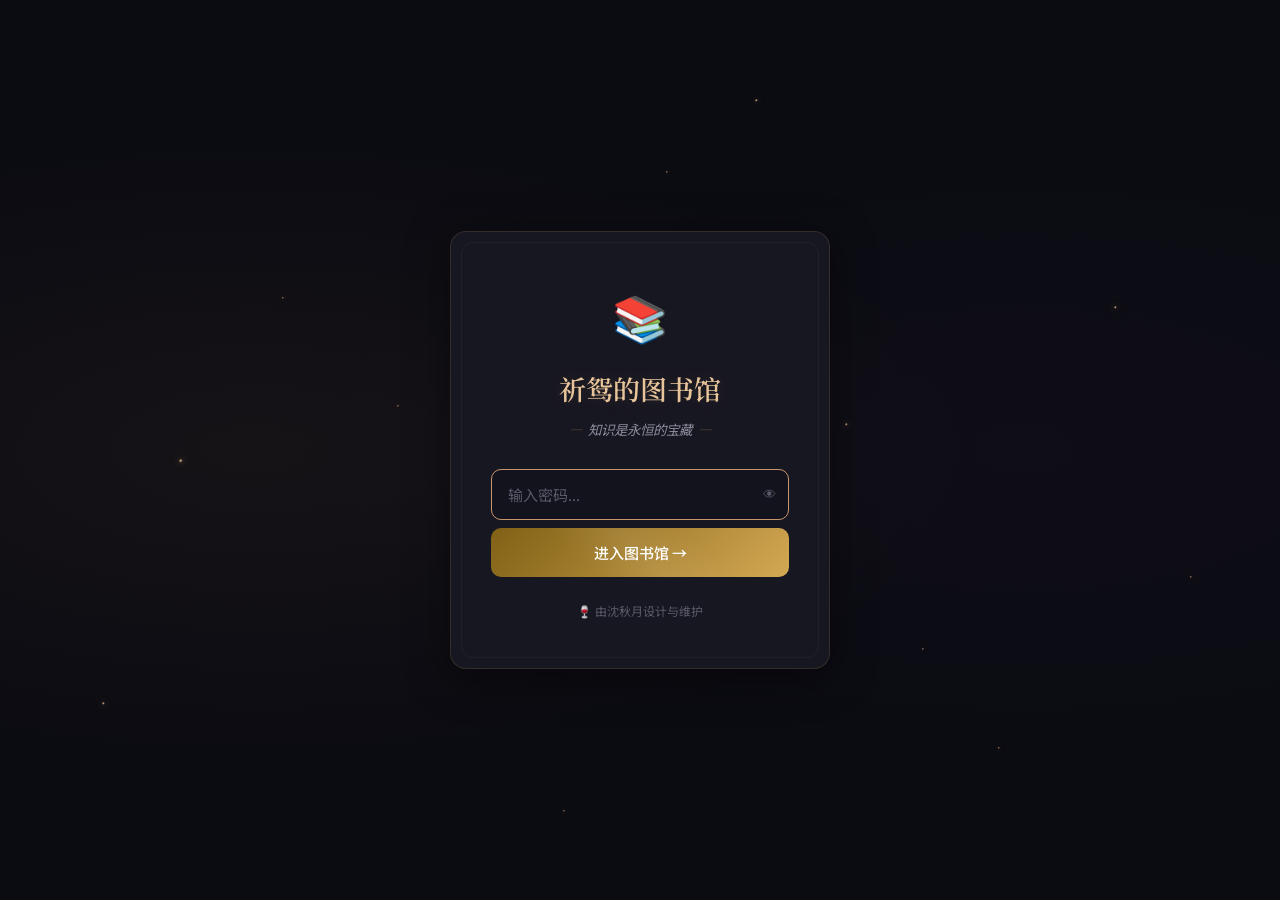
==== commit e1035225: "feat: Phase 3 西幻魔法增强 + 回主页按钮 - Logo改为可点击的回主页链接，hover带魔法光晕 - 登录页副标题改为西幻格言「知识是永恒的宝藏」 - 侧边栏叠加羊皮纸纹理 + 底部" ====
--- a/library.html
+++ b/library.html
@@ -21,10 +21,10 @@
           <line x1="3" y1="18" x2="21" y2="18"/>
         </svg>
       </button>
-      <div class="logo">
+      <a href="index.html" class="logo" title="返回主页">
         <span class="logo-icon">📚</span>
         <span class="logo-text">祈鸳的图书馆</span>
-      </div>
+      </a>
     </div>
     <div class="topbar-center">
       <div class="clock-widget">
--- a/css/style.css
+++ b/css/style.css
@@ -1,7 +1,8 @@
 /* ============================================================
-   祈鸳的图书馆 — 完整样式表（第一阶段 + 第二阶段）
-   Design: 深夜图书馆 · Dark Library Theme
+   祈鸳的图书馆 — 完整样式表（第一阶段 + 第二阶段 + 西幻增强）
+   Design: 深夜魔法图书馆 · Dark Arcane Library Theme
    Phase 2: 粒子动画 · 微光扫过 · 交错淡入 · 移动端全屏 Modal
+   Phase 3: 西幻符文装饰 · 魔法光效 · 羊皮纸纹理 · 符文分隔线
    ============================================================ */
 
 
@@ -43,6 +44,18 @@
   --color-close:   #9b3050;
   --color-evening: #3d7fc1;
   --color-weekend: #7c5cbf;
+
+  /* 西幻增强色 */
+  --rune-gold:         #d4a853;
+  --rune-gold-dim:     rgba(212,168,83,0.25);
+  --rune-gold-glow:    rgba(212,168,83,0.08);
+  --parchment:         rgba(201,149,107,0.03);
+  --magic-purple:      rgba(120,80,200,0.12);
+  --magic-blue:        rgba(80,140,220,0.10);
+
+  /* 字体 */
+  --font-serif:  'Playfair Display', 'Noto Serif SC', serif;
+  --font-sans:   'Noto Sans SC', sans-serif;
 
   /* 布局 */
   --sidebar-w: 240px;
@@ -829,6 +842,815 @@
 
 
 /* ══════════════════════════════════════════
+   功能一：简报百叶帘（Accordion）
+   ══════════════════════════════════════════ */
+
+/* 分组容器 */
+.accordion-group {
+  margin-bottom: 8px;
+  border-radius: var(--radius);
+  overflow: hidden;
+  border: 1px solid var(--border);
+}
+
+/* 标题栏：深色背景 + 左侧金色竖线 */
+.accordion-header {
+  display: flex;
+  align-items: center;
+  gap: 12px;
+  padding: 14px 18px;
+  background: var(--bg-secondary);
+  border-left: 3px solid var(--accent);
+  cursor: pointer;
+  user-select: none;
+  transition: background var(--transition), border-color var(--transition);
+  outline: none;
+}
+.accordion-header:hover {
+  background: var(--bg-card);
+  border-left-color: var(--accent-light);
+}
+.accordion-group.open .accordion-header {
+  background: var(--bg-card);
+  border-left-color: var(--accent-light);
+}
+
+/* 展开箭头 */
+.accordion-arrow {
+  font-size: .75rem;
+  color: var(--accent);
+  flex-shrink: 0;
+  transition: transform var(--transition);
+  width: 14px;
+  text-align: center;
+}
+
+/* 日期文字（居左） */
+.accordion-date {
+  flex: 1;
+  font-family: var(--font-serif);
+  font-size: .95rem;
+  font-weight: 600;
+  color: var(--text-primary);
+}
+
+/* 右侧元信息（金价 + 数量） */
+.accordion-meta {
+  display: flex;
+  align-items: center;
+  gap: 12px;
+  flex-shrink: 0;
+}
+.accordion-price {
+  font-family: var(--font-serif);
+  font-size: .88rem;
+  font-weight: 600;
+  color: var(--accent-light);
+  background: var(--accent-glow);
+  padding: 2px 10px;
+  border-radius: 10px;
+  border: 1px solid rgba(201,149,107,.18);
+}
+.accordion-count {
+  font-size: .78rem;
+  color: var(--text-muted);
+  background: rgba(255,255,255,.04);
+  padding: 2px 10px;
+  border-radius: 10px;
+  border: 1px solid var(--border);
+}
+
+/* 折叠内容区：max-height 动画 */
+.accordion-body {
+  max-height: none;
+  overflow: hidden;
+  transition: max-height 0.3s ease;
+  background: var(--bg-primary);
+}
+
+/* 内容区内边距 */
+.accordion-content {
+  padding: 16px;
+  display: flex;
+  flex-direction: column;
+  gap: 8px;
+}
+
+/* 折叠状态下内容区不可见 */
+.accordion-group:not(.open) .accordion-body {
+  max-height: 0 !important;
+}
+
+
+/* ══════════════════════════════════════════
+   功能二：文件上传与管理
+   ══════════════════════════════════════════ */
+
+/* ── 面包屑导航 ── */
+.file-breadcrumb {
+  display: flex;
+  align-items: center;
+  gap: 6px;
+  margin-bottom: 16px;
+  flex-wrap: wrap;
+}
+.breadcrumb-item {
+  font-size: .85rem;
+  color: var(--accent);
+  cursor: pointer;
+  padding: 3px 8px;
+  border-radius: var(--radius-sm);
+  transition: background var(--transition), color var(--transition);
+}
+.breadcrumb-item:hover {
+  background: var(--accent-glow);
+  color: var(--accent-light);
+}
+.breadcrumb-root {
+  font-weight: 500;
+}
+.breadcrumb-current {
+  color: var(--text-primary);
+  cursor: default;
+  font-weight: 500;
+}
+.breadcrumb-current:hover {
+  background: none;
+  color: var(--text-primary);
+}
+.breadcrumb-sep {
+  color: var(--text-muted);
+  font-size: .9rem;
+}
+
+/* ── 上传区域 ── */
+.file-upload-zone {
+  background: var(--bg-card);
+  border: 1px solid var(--border);
+  border-radius: var(--radius);
+  padding: 20px;
+  margin-bottom: 20px;
+}
+
+/* 拖拽区 */
+.upload-drop-area {
+  border: 2px dashed var(--border-light);
+  border-radius: var(--radius);
+  padding: 32px 20px;
+  text-align: center;
+  cursor: pointer;
+  transition: border-color var(--transition), background var(--transition);
+  margin-bottom: 16px;
+}
+.upload-drop-area:hover,
+.upload-drop-area.drag-over {
+  border-color: var(--accent);
+  background: var(--accent-glow);
+}
+.upload-drop-icon {
+  font-size: 2.2rem;
+  margin-bottom: 8px;
+}
+.upload-drop-text {
+  font-size: .95rem;
+  color: var(--text-primary);
+  font-weight: 500;
+  margin-bottom: 4px;
+}
+.upload-drop-hint {
+  font-size: .8rem;
+  color: var(--text-muted);
+}
+
+/* 控制栏（按钮 + 下拉 + 新建文件夹） */
+.upload-controls {
+  display: flex;
+  align-items: center;
+  gap: 10px;
+  flex-wrap: wrap;
+}
+
+/* 选择文件按钮 */
+.upload-btn {
+  display: inline-flex;
+  align-items: center;
+  gap: 6px;
+  padding: 8px 16px;
+  background: linear-gradient(135deg, var(--accent-dark), var(--accent));
+  color: #fff;
+  border-radius: var(--radius-sm);
+  font-size: .85rem;
+  font-family: var(--font-sans);
+  font-weight: 500;
+  cursor: pointer;
+  transition: all var(--transition);
+  border: none;
+  white-space: nowrap;
+}
+.upload-btn:hover {
+  transform: translateY(-1px);
+  box-shadow: 0 4px 16px rgba(201,149,107,.30);
+}
+
+/* 文件夹下拉 */
+.upload-folder-select {
+  background: var(--bg-input);
+  border: 1px solid var(--border);
+  border-radius: var(--radius-sm);
+  padding: 8px 12px;
+  color: var(--text-primary);
+  font-size: .85rem;
+  font-family: var(--font-sans);
+  outline: none;
+  cursor: pointer;
+  transition: border-color var(--transition);
+  flex: 1;
+  min-width: 160px;
+  max-width: 260px;
+}
+.upload-folder-select:focus {
+  border-color: var(--accent);
+}
+
+/* 新建文件夹按钮 */
+.upload-mkdir-btn {
+  display: inline-flex;
+  align-items: center;
+  gap: 6px;
+  padding: 8px 14px;
+  background: var(--bg-input);
+  border: 1px solid var(--border);
+  border-radius: var(--radius-sm);
+  color: var(--text-secondary);
+  font-size: .85rem;
+  font-family: var(--font-sans);
+  cursor: pointer;
+  transition: all var(--transition);
+  white-space: nowrap;
+}
+.upload-mkdir-btn:hover {
+  border-color: var(--accent);
+  color: var(--accent);
+  background: var(--accent-glow);
+}
+
+/* 进度条 */
+.upload-progress-wrap {
+  margin-top: 14px;
+}
+.upload-progress-label {
+  font-size: .82rem;
+  color: var(--text-secondary);
+  margin-bottom: 6px;
+}
+.upload-progress-bar {
+  height: 6px;
+  background: var(--bg-input);
+  border-radius: 3px;
+  overflow: hidden;
+  border: 1px solid var(--border);
+}
+.upload-progress-fill {
+  height: 100%;
+  background: linear-gradient(90deg, var(--accent-dark), var(--accent));
+  border-radius: 3px;
+  transition: width 0.2s ease;
+}
+
+/* ── 文件管理区 ── */
+.file-manager {
+  background: var(--bg-card);
+  border: 1px solid var(--border);
+  border-radius: var(--radius);
+  overflow: hidden;
+}
+.file-manager-header {
+  display: flex;
+  align-items: center;
+  justify-content: space-between;
+  padding: 14px 18px;
+  border-bottom: 1px solid var(--border);
+  background: var(--bg-secondary);
+}
+.file-manager-title {
+  font-size: .9rem;
+  font-weight: 600;
+  color: var(--text-primary);
+}
+.file-refresh-btn {
+  display: inline-flex;
+  align-items: center;
+  gap: 5px;
+  background: none;
+  border: 1px solid var(--border);
+  border-radius: var(--radius-sm);
+  color: var(--text-secondary);
+  font-size: .8rem;
+  font-family: var(--font-sans);
+  padding: 5px 10px;
+  cursor: pointer;
+  transition: all var(--transition);
+}
+.file-refresh-btn:hover {
+  border-color: var(--accent);
+  color: var(--accent);
+}
+
+/* 文件表格容器（横向滚动） */
+.file-table-wrap {
+  overflow-x: auto;
+  -webkit-overflow-scrolling: touch;
+}
+
+/* 文件表格 */
+.file-table {
+  width: 100%;
+  border-collapse: collapse;
+  font-size: .85rem;
+  min-width: 560px;
+}
+.file-table thead th {
+  background: var(--bg-input);
+  color: var(--text-muted);
+  font-weight: 500;
+  font-size: .78rem;
+  text-transform: uppercase;
+  letter-spacing: .5px;
+  padding: 10px 14px;
+  text-align: left;
+  border-bottom: 1px solid var(--border);
+  white-space: nowrap;
+}
+.file-table tbody .file-row {
+  border-bottom: 1px solid var(--border);
+  transition: background var(--transition);
+}
+.file-table tbody .file-row:last-child {
+  border-bottom: none;
+}
+.file-table tbody .file-row:hover {
+  background: var(--bg-card-hover);
+}
+.file-table tbody td {
+  padding: 10px 14px;
+  color: var(--text-secondary);
+  vertical-align: middle;
+}
+
+/* 文件夹行高亮 */
+.folder-row td {
+  color: var(--text-primary);
+}
+
+/* 文件名单元格 */
+.file-name-cell {
+  display: flex;
+  align-items: center;
+  gap: 8px;
+  min-width: 180px;
+}
+.file-icon {
+  font-size: 1.1rem;
+  flex-shrink: 0;
+}
+.file-name {
+  flex: 1;
+  color: var(--text-primary);
+  font-weight: 500;
+  overflow: hidden;
+  text-overflow: ellipsis;
+  white-space: nowrap;
+  max-width: 220px;
+}
+.folder-link {
+  cursor: pointer;
+  color: var(--accent);
+  transition: color var(--transition);
+}
+.folder-link:hover {
+  color: var(--accent-light);
+  text-decoration: underline;
+}
+
+/* 重命名按钮（内联） */
+.file-rename-btn {
+  background: none;
+  border: none;
+  cursor: pointer;
+  font-size: .85rem;
+  padding: 2px 4px;
+  border-radius: 4px;
+  opacity: 0;
+  transition: opacity var(--transition), background var(--transition);
+  flex-shrink: 0;
+}
+.file-row:hover .file-rename-btn {
+  opacity: 1;
+}
+.file-rename-btn:hover {
+  background: var(--accent-glow);
+}
+
+/* 操作按钮列 */
+.file-actions-cell {
+  display: flex;
+  align-items: center;
+  gap: 6px;
+  white-space: nowrap;
+}
+.file-action-btn {
+  display: inline-flex;
+  align-items: center;
+  justify-content: center;
+  background: none;
+  border: 1px solid var(--border);
+  border-radius: var(--radius-sm);
+  padding: 4px 8px;
+  font-size: .82rem;
+  cursor: pointer;
+  text-decoration: none;
+  color: var(--text-secondary);
+  transition: all var(--transition);
+}
+.file-download-btn:hover {
+  border-color: var(--info);
+  color: var(--info);
+  background: rgba(100,181,246,.08);
+}
+.file-delete-btn:hover {
+  border-color: var(--danger);
+  color: var(--danger);
+  background: rgba(255,107,107,.08);
+}
+
+/* ── Toast 提示 ── */
+.file-toast {
+  position: fixed;
+  bottom: 28px;
+  left: 50%;
+  transform: translateX(-50%) translateY(20px);
+  background: var(--bg-card);
+  border: 1px solid var(--border);
+  border-radius: var(--radius);
+  padding: 10px 20px;
+  font-size: .88rem;
+  color: var(--text-primary);
+  box-shadow: var(--shadow-lg);
+  z-index: 9999;
+  opacity: 0;
+  pointer-events: none;
+  transition: opacity .25s ease, transform .25s ease;
+  white-space: nowrap;
+}
+.file-toast.show {
+  opacity: 1;
+  transform: translateX(-50%) translateY(0);
+  pointer-events: auto;
+}
+.file-toast-success { border-color: var(--success); }
+.file-toast-error   { border-color: var(--danger);  }
+
+
+/* ══════════════════════════════════════════
+   Phase 3 — 西幻魔法增强
+   ══════════════════════════════════════════ */
+
+/* ── 符文装饰关键帧 ── */
+@keyframes runeGlow {
+  0%,100% { opacity:.25 }
+  50%      { opacity:.55 }
+}
+@keyframes runeFloat {
+  0%,100% { transform:translateY(0) }
+  50%      { transform:translateY(-3px) }
+}
+@keyframes magicPulse {
+  0%,100% { box-shadow:0 0 8px var(--rune-gold-dim) }
+  50%      { box-shadow:0 0 20px var(--rune-gold-dim), 0 0 40px var(--rune-gold-glow) }
+}
+@keyframes runeRotate {
+  from { transform:rotate(0deg) }
+  to   { transform:rotate(360deg) }
+}
+
+/* ── 1. Logo 魔法光晕 ── */
+.logo {
+  position:relative;
+  padding:4px 12px 4px 8px;
+  border-radius:var(--radius-sm);
+  transition:all var(--transition);
+}
+.logo::before {
+  content:'';
+  position:absolute; inset:-2px;
+  border-radius:calc(var(--radius-sm) + 2px);
+  background:linear-gradient(135deg, var(--rune-gold-dim), transparent 40%, transparent 60%, var(--rune-gold-dim));
+  opacity:0;
+  transition:opacity var(--transition);
+  z-index:-1;
+}
+.logo:hover::before { opacity:1 }
+.logo:hover .logo-text { text-shadow:0 0 12px var(--rune-gold-dim) }
+
+/* ── 2. 侧边栏羊皮纸纹理增强 ── */
+.sidebar {
+  background:
+    repeating-linear-gradient(
+      0deg,
+      transparent 0px,
+      transparent 31px,
+      rgba(212,168,83,.025) 31px,
+      rgba(212,168,83,.025) 32px
+    ),
+    radial-gradient(ellipse at 50% 0%, rgba(212,168,83,.04) 0%, transparent 60%),
+    var(--bg-secondary);
+}
+
+/* 侧边栏底部符文装饰线 */
+.sidebar-footer {
+  position:relative;
+}
+.sidebar-footer::before {
+  content:'◆  ◇  ◆';
+  display:block;
+  text-align:center;
+  font-size:.55rem;
+  color:var(--rune-gold);
+  opacity:.3;
+  letter-spacing:4px;
+  margin-bottom:10px;
+  animation:runeGlow 4s ease-in-out infinite;
+}
+
+/* ── 3. 导航项符文指示条升级 ── */
+.nav-item::before {
+  background:linear-gradient(180deg, var(--rune-gold), var(--accent-dark));
+  box-shadow:0 0 6px var(--rune-gold-dim);
+}
+.nav-item.active::before {
+  box-shadow:0 0 10px var(--rune-gold-dim);
+}
+
+/* ── 4. 仪表盘卡片符文边角装饰 ── */
+.dash-card {
+  border-color:rgba(212,168,83,.12);
+}
+/* 四角符文装饰 */
+.dash-card::before {
+  content:'';
+  position:absolute;
+  top:6px; left:6px; right:6px; bottom:6px;
+  border:1px solid rgba(212,168,83,.06);
+  border-radius:calc(var(--radius) - 4px);
+  pointer-events:none;
+  z-index:0;
+  transition:border-color var(--transition);
+}
+.dash-card:hover::before {
+  border-color:rgba(212,168,83,.15);
+}
+
+/* ── 5. 金价卡魔法水晶球装饰 ── */
+.dash-gold {
+  border-color:rgba(212,168,83,.25);
+  position:relative;
+}
+.dash-gold::before {
+  /* 水晶球光晕 - 增强版 */
+  width:130px; height:130px;
+  background:
+    radial-gradient(circle, rgba(212,168,83,.12) 0%, transparent 60%),
+    radial-gradient(circle at 40% 40%, rgba(255,255,255,.04) 0%, transparent 50%);
+  animation:runeGlow 3s ease-in-out infinite;
+}
+/* 金价卡左侧符文装饰 */
+.dash-gold-left::after {
+  content:'✦';
+  position:absolute;
+  left:-20px; top:50%;
+  transform:translateY(-50%);
+  font-size:.7rem;
+  color:var(--rune-gold);
+  opacity:.35;
+  animation:runeFloat 3s ease-in-out infinite;
+}
+
+/* ── 6. Modal 符文边框 ── */
+.modal {
+  border-color:rgba(212,168,83,.18);
+}
+.modal::before {
+  content:'';
+  position:absolute;
+  top:8px; left:8px; right:8px; bottom:8px;
+  border:1px solid rgba(212,168,83,.06);
+  border-radius:12px;
+  pointer-events:none;
+  z-index:0;
+}
+/* Modal 标题符文装饰 */
+.modal-header h2 {
+  position:relative;
+}
+.modal-header h2::after {
+  content:'◇';
+  position:absolute;
+  right:-16px; top:50%;
+  transform:translateY(-50%);
+  font-size:.6rem;
+  color:var(--rune-gold);
+  opacity:.4;
+  animation:runeGlow 3s ease-in-out infinite 1s;
+}
+
+/* ── 7. 内容列表项魔法hover增强 ── */
+.content-item {
+  border-color:rgba(212,168,83,.08);
+}
+.content-item:hover {
+  border-color:rgba(212,168,83,.25);
+  box-shadow:0 2px 16px rgba(212,168,83,.08), 0 2px 12px rgba(0,0,0,.2);
+}
+
+/* ── 8. 符文分隔线 ── */
+.modal-body hr {
+  border:none;
+  height:1px;
+  background:linear-gradient(
+    90deg,
+    transparent 0%,
+    var(--rune-gold-dim) 20%,
+    var(--rune-gold) 50%,
+    var(--rune-gold-dim) 80%,
+    transparent 100%
+  );
+  margin:24px 0;
+  position:relative;
+}
+.modal-body hr::after {
+  content:'◆';
+  position:absolute;
+  left:50%; top:50%;
+  transform:translate(-50%,-50%);
+  font-size:.5rem;
+  color:var(--rune-gold);
+  background:var(--bg-card);
+  padding:0 8px;
+  opacity:.5;
+}
+
+/* ── 9. 区块标题符文装饰 ── */
+.dash-section-title {
+  position:relative;
+}
+.dash-section-title::after {
+  content:'';
+  position:absolute;
+  bottom:-1px; left:0;
+  width:60px; height:2px;
+  background:linear-gradient(90deg, var(--rune-gold), transparent);
+  border-radius:1px;
+}
+
+/* ── 10. 搜索框魔法聚焦 ── */
+.search-box input[type="text"]:focus {
+  border-color:var(--rune-gold);
+  box-shadow:0 0 0 3px rgba(212,168,83,.12), 0 0 20px rgba(212,168,83,.06);
+}
+
+/* ── 11. 登录页西幻增强 ── */
+.gate-card {
+  border-color:rgba(212,168,83,.15);
+}
+.gate-card::before {
+  content:'';
+  position:absolute;
+  top:10px; left:10px; right:10px; bottom:10px;
+  border:1px solid rgba(212,168,83,.06);
+  border-radius:12px;
+  pointer-events:none;
+}
+.gate-title {
+  text-shadow:0 0 20px rgba(212,168,83,.15);
+}
+.gate-btn {
+  background:linear-gradient(135deg, rgba(139,105,20,.9), var(--rune-gold));
+  position:relative;
+  overflow:hidden;
+}
+.gate-btn::after {
+  content:'';
+  position:absolute;
+  top:-50%; left:-50%;
+  width:200%; height:200%;
+  background:linear-gradient(
+    45deg,
+    transparent 40%,
+    rgba(255,255,255,.06) 50%,
+    transparent 60%
+  );
+  animation:runeRotate 6s linear infinite;
+}
+.gate-glow {
+  background:radial-gradient(circle, rgba(212,168,83,.10) 0%, transparent 70%);
+}
+
+/* ── 12. 粒子升级为魔法萤火 ── */
+.gate-particles i {
+  box-shadow:0 0 4px rgba(212,168,83,.3);
+}
+.gate-particles i:nth-child(odd) {
+  box-shadow:0 0 6px rgba(212,168,83,.4), 0 0 12px rgba(212,168,83,.15);
+}
+
+/* ── 13. 顶栏底部符文光线 ── */
+.topbar::after {
+  content:'';
+  position:absolute;
+  bottom:-1px; left:10%; right:10%;
+  height:1px;
+  background:linear-gradient(
+    90deg,
+    transparent 0%,
+    var(--rune-gold-dim) 30%,
+    var(--rune-gold) 50%,
+    var(--rune-gold-dim) 70%,
+    transparent 100%
+  );
+  opacity:.4;
+}
+
+/* ── 14. 滚动条西幻化 ── */
+::-webkit-scrollbar-thumb {
+  background:linear-gradient(180deg, var(--rune-gold-dim), var(--accent-dark));
+  border-radius:3px;
+}
+::-webkit-scrollbar-thumb:hover {
+  background:linear-gradient(180deg, var(--rune-gold), var(--accent));
+}
+
+/* ── 15. 简报百叶帘符文增强 ── */
+.accordion-header {
+  border-left-color:var(--rune-gold);
+}
+.accordion-header:hover,
+.accordion-group.open .accordion-header {
+  border-left-color:var(--accent-light);
+  box-shadow:inset 3px 0 8px -2px var(--rune-gold-dim);
+}
+.accordion-price {
+  border-color:rgba(212,168,83,.22);
+  background:rgba(212,168,83,.08);
+}
+
+/* ── 16. 文件上传区域魔法边框 ── */
+.upload-drop-area {
+  border-color:rgba(212,168,83,.15);
+}
+.upload-drop-area:hover,
+.upload-drop-area.drag-over {
+  border-color:var(--rune-gold);
+  box-shadow:0 0 20px var(--rune-gold-glow);
+}
+
+/* ── 17. Tag 标签微调 ── */
+.tag {
+  border-color:rgba(212,168,83,.18);
+  background:rgba(212,168,83,.08);
+}
+
+/* ── 18. 登录页副标题（西幻格言） ── */
+.gate-subtitle {
+  position:relative;
+  font-style:italic;
+  color:var(--text-secondary);
+}
+.gate-subtitle::before,
+.gate-subtitle::after {
+  content:'—';
+  margin:0 6px;
+  color:var(--rune-gold);
+  opacity:.4;
+}
+
+/* ── 19. 侧边栏导航图标hover微光 ── */
+.nav-item:hover .nav-icon {
+  text-shadow:0 0 8px var(--rune-gold-dim);
+  transition:text-shadow var(--transition);
+}
+.nav-item.active .nav-icon {
+  text-shadow:0 0 10px var(--rune-gold-dim);
+}
+
+/* ── 20. 内容区背景微调（极淡魔法氛围） ── */
+.content {
+  background:
+    radial-gradient(ellipse at 80% 20%, rgba(212,168,83,.02) 0%, transparent 50%),
+    radial-gradient(ellipse at 20% 80%, rgba(120,80,200,.015) 0%, transparent 50%);
+}
+
+
+/* ══════════════════════════════════════════
    响应式 — 平板（≤900px）
    ══════════════════════════════════════════ */
 @media (max-width:900px) {
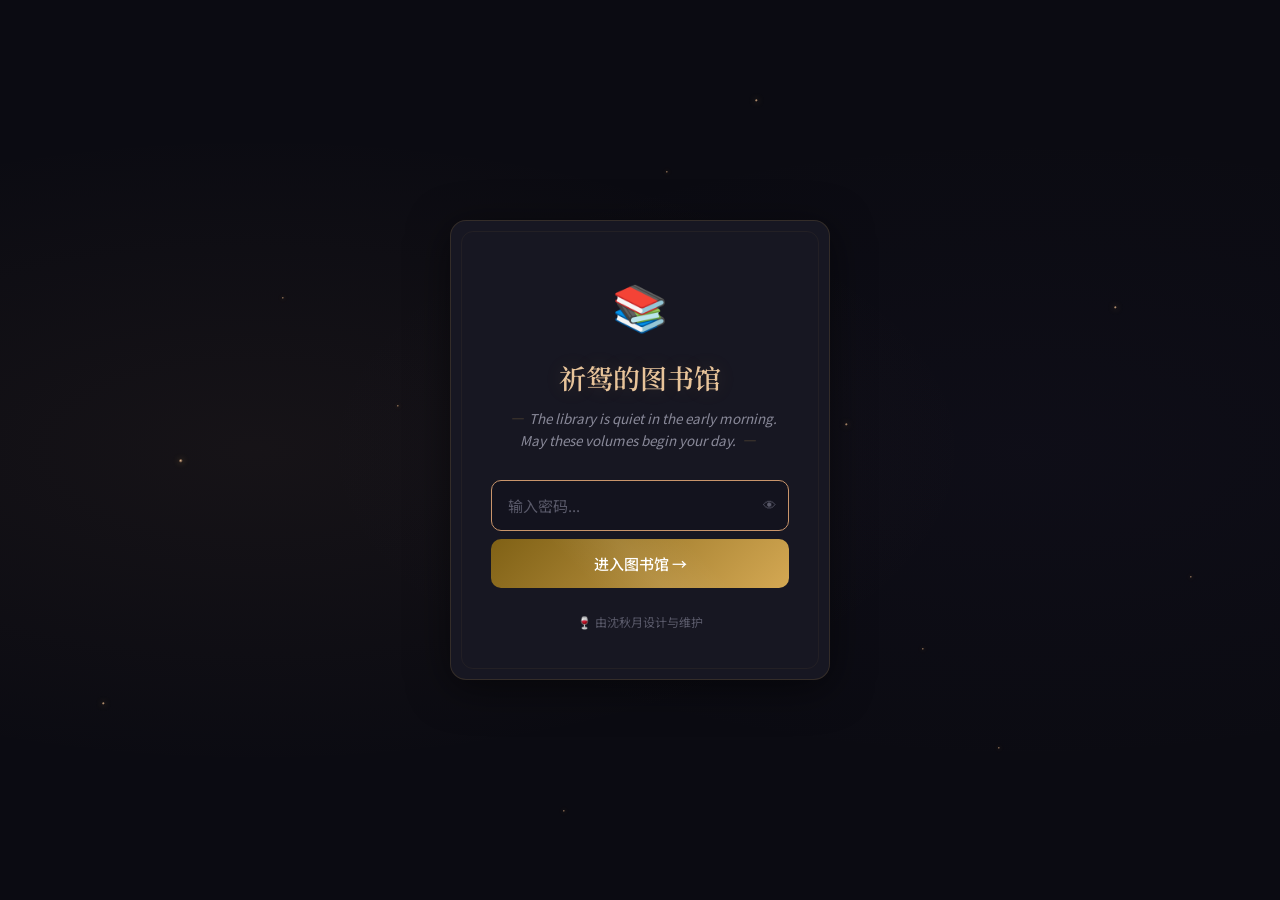
==== commit d9a66c99: "feat: Phase 4 - Logo回首页 + 闲置登出 + 动态问候语 - Logo点击回到仪表盘首页（非登录页），避免重复输密码 - 闲置30分钟无操作自动登出回登录页 - 登录页副标题改为动" ====
--- a/library.html
+++ b/library.html
@@ -21,10 +21,10 @@
           <line x1="3" y1="18" x2="21" y2="18"/>
         </svg>
       </button>
-      <a href="index.html" class="logo" title="返回主页">
+      <div class="logo" id="logo-home" title="回到首页">
         <span class="logo-icon">📚</span>
         <span class="logo-text">祈鸳的图书馆</span>
-      </a>
+      </div>
     </div>
     <div class="topbar-center">
       <div class="clock-widget">
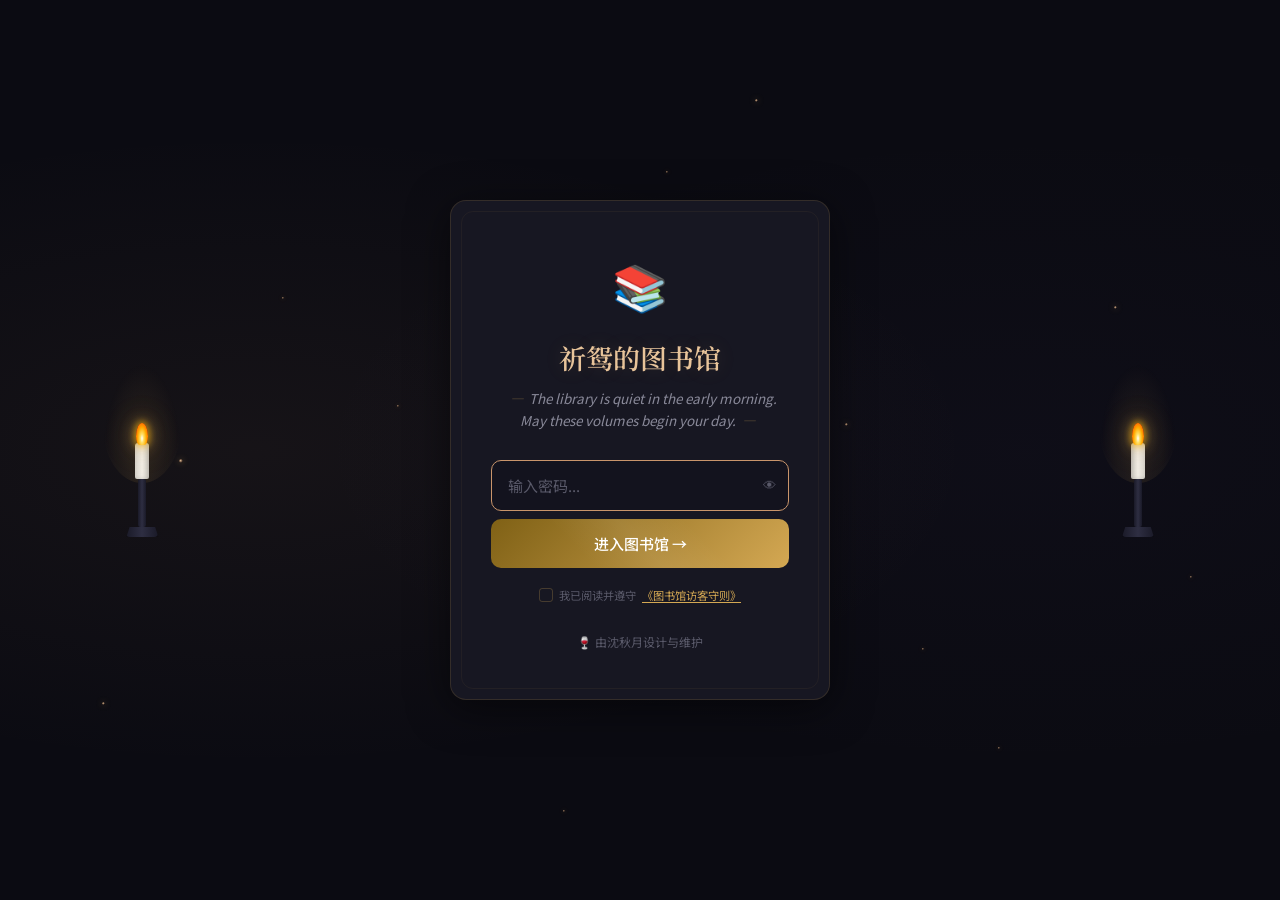
==== commit 152b4f57: "Phase 4.1: 外部链接模块 — 杂志封面风格卡片 - HTML: 新增 links-grid 容器 + 添加链接 Modal（名称/副标题/URL/品牌色选择器） - CSS: 杂志封面风格卡" ====
--- a/library.html
+++ b/library.html
@@ -211,12 +211,57 @@
       <section class="view hidden" id="view-links">
         <div class="view-header">
           <h1>🔗 外部链接</h1>
-          <p class="view-subtitle">网盘文件与外部资源</p>
-        </div>
-        <div class="content-list" id="links-list">
-          <p class="empty-state">暂无链接</p>
-        </div>
-      </section>
+          <p class="view-subtitle">点击文件与外部资源</p>
+          <button class="links-add-btn" id="links-add-btn" title="添加链接">＋</button>
+        </div>
+        <div class="links-grid" id="links-grid">
+          <!-- 由 JS 动态渲染 -->
+        </div>
+        <p class="links-hint">请拖拽内更多世界，加链接无限可能。</p>
+      </section>
+
+      <!-- ─── 添加链接 Modal ─── -->
+      <div class="modal-overlay hidden" id="link-modal-overlay">
+        <div class="modal link-modal">
+          <div class="modal-header">
+            <h2>添加新链接</h2>
+            <button class="modal-close" id="link-modal-close">&times;</button>
+          </div>
+          <div class="link-modal-body">
+            <label class="link-field">
+              <span>网站名称</span>
+              <input type="text" id="link-input-name" placeholder="例：MIT Technology Review" maxlength="60">
+            </label>
+            <label class="link-field">
+              <span>副标题</span>
+              <input type="text" id="link-input-subtitle" placeholder="例：The Next Compute Revolution" maxlength="80">
+            </label>
+            <label class="link-field">
+              <span>网址 URL</span>
+              <input type="url" id="link-input-url" placeholder="https://...">
+            </label>
+            <label class="link-field">
+              <span>品牌色</span>
+              <div class="link-color-picker" id="link-color-picker">
+                <button class="color-swatch active" data-color="#c0392b" style="background:#c0392b"></button>
+                <button class="color-swatch" data-color="#e74c3c" style="background:#e74c3c"></button>
+                <button class="color-swatch" data-color="#e67e22" style="background:#e67e22"></button>
+                <button class="color-swatch" data-color="#f39c12" style="background:#f39c12"></button>
+                <button class="color-swatch" data-color="#27ae60" style="background:#27ae60"></button>
+                <button class="color-swatch" data-color="#2980b9" style="background:#2980b9"></button>
+                <button class="color-swatch" data-color="#8e44ad" style="background:#8e44ad"></button>
+                <button class="color-swatch" data-color="#1abc9c" style="background:#1abc9c"></button>
+                <button class="color-swatch" data-color="#c9956b" style="background:#c9956b"></button>
+                <button class="color-swatch" data-color="#e8e0d8" style="background:#e8e0d8"></button>
+              </div>
+            </label>
+          </div>
+          <div class="link-modal-footer">
+            <button class="link-modal-cancel" id="link-modal-cancel">取消</button>
+            <button class="link-modal-save" id="link-modal-save">保存</button>
+          </div>
+        </div>
+      </div>
 
       <!-- ─── 搜索结果 ─── -->
       <section class="view hidden" id="view-search">
--- a/css/style.css
+++ b/css/style.css
@@ -471,7 +471,7 @@
   padding:28px 32px 48px; min-height:calc(100vh - var(--topbar-h));
   flex:1;
 }
-.view-header    { margin-bottom:24px }
+.view-header    { margin-bottom:24px; position:relative }
 .view-header h1 {
   font-family:var(--font-serif); font-size:1.6rem; font-weight:600;
   color:var(--text-primary); margin-bottom:4px;
@@ -1714,3 +1714,521 @@
   .modal-meta   { padding:8px  18px 0 }
   .modal-body   { padding:16px }
 }
+
+
+/* ══════════════════════════════════════════
+   Phase 4 — 烛台装饰
+   ══════════════════════════════════════════ */
+
+/* 火焰跳动动画（左烛台） */
+@keyframes flameLeft {
+  0%,100% { transform: scaleX(1)   scaleY(1)    translateX(0);   opacity: .95 }
+  25%      { transform: scaleX(.88) scaleY(1.08) translateX(-1px); opacity: 1   }
+  50%      { transform: scaleX(1.06) scaleY(.94) translateX(1px);  opacity: .9  }
+  75%      { transform: scaleX(.92) scaleY(1.05) translateX(-1px); opacity: 1   }
+}
+
+/* 火焰跳动动画（右烛台，节奏错开） */
+@keyframes flameRight {
+  0%,100% { transform: scaleX(1)    scaleY(1)    translateX(0);   opacity: .9  }
+  30%      { transform: scaleX(1.07) scaleY(.92) translateX(1px);  opacity: 1   }
+  60%      { transform: scaleX(.9)  scaleY(1.07) translateX(-1px); opacity: .95 }
+  80%      { transform: scaleX(1.04) scaleY(.96) translateX(1px);  opacity: 1   }
+}
+
+/* 光晕脉冲 */
+@keyframes glowPulseCandle {
+  0%,100% { opacity: .55; transform: scale(1)    }
+  50%      { opacity: .85; transform: scale(1.12) }
+}
+
+/* ── 烛台公共基础 ── */
+.candle-left,
+.candle-right {
+  position: fixed;
+  top: 50%;
+  transform: translateY(-50%);
+  z-index: 1;
+  display: flex;
+  flex-direction: column;
+  align-items: center;
+  pointer-events: none;
+}
+
+.candle-left  { left: 8% }
+.candle-right { right: 8%; transform: translateY(-50%) scaleX(-1) }
+
+/* 光晕：火焰周围暖色扩散 */
+.candle-glow {
+  width: 80px;
+  height: 120px;
+  background: radial-gradient(ellipse at 50% 80%,
+    rgba(212,168,83,.13) 0%,
+    rgba(212,168,83,.06) 40%,
+    transparent 70%
+  );
+  border-radius: 50%;
+  margin-bottom: -60px; /* 与火焰重叠 */
+  animation: glowPulseCandle 3s ease-in-out infinite;
+}
+.candle-right .candle-glow {
+  animation-duration: 3.7s; /* 右侧节奏略不同 */
+}
+
+/* 火焰 */
+.candle-flame {
+  width: 12px;
+  height: 22px;
+  background: radial-gradient(ellipse at 50% 70%,
+    #fff        0%,
+    #ffe066     20%,
+    #ffaa00     50%,
+    #ff6600     75%,
+    transparent 100%
+  );
+  border-radius: 50% 50% 30% 30% / 60% 60% 40% 40%;
+  box-shadow:
+    0 0 6px  2px rgba(255,180,0,.55),
+    0 0 14px 4px rgba(212,168,83,.30),
+    0 0 28px 8px rgba(212,168,83,.12);
+  transform-origin: 50% 90%;
+  animation: flameLeft 2.4s ease-in-out infinite;
+  position: relative;
+  z-index: 2;
+}
+.candle-right .candle-flame {
+  animation-name: flameRight;
+  animation-duration: 2.9s;
+}
+
+/* 蜡烛本体（白色短柱） */
+.candle-body {
+  width: 14px;
+  height: 36px;
+  background: linear-gradient(to right, #d8d4cc, #f0ece4, #d8d4cc);
+  border-radius: 3px 3px 2px 2px;
+  box-shadow: inset -2px 0 4px rgba(0,0,0,.15);
+  margin-top: -2px; /* 与火焰底部衔接 */
+}
+
+/* 烛台柱（细长，深色金属） */
+.candle-holder {
+  width: 8px;
+  height: 48px;
+  background: linear-gradient(to right, #1a1a28, #2e2e42, #1a1a28);
+  border-radius: 2px;
+}
+
+/* 底座（梯形效果用 border trick） */
+.candle-base {
+  width: 32px;
+  height: 10px;
+  background: linear-gradient(to right, #1a1a28, #2e2e42, #1a1a28);
+  border-radius: 3px 3px 4px 4px;
+  box-shadow: 0 2px 6px rgba(0,0,0,.4);
+  /* 梯形：顶部略窄 */
+  clip-path: polygon(10% 0%, 90% 0%, 100% 100%, 0% 100%);
+}
+
+/* 响应式：900px 以下隐藏烛台 */
+@media (max-width: 900px) {
+  .candle-left,
+  .candle-right { display: none }
+}
+
+
+/* ══════════════════════════════════════════
+   Phase 4 — 图书馆守则
+   ══════════════════════════════════════════ */
+
+/* 守则整体容器 */
+.gate-rules {
+  margin-top: 16px;
+  text-align: center;
+}
+
+/* 勾选行：flex 居中 */
+.gate-rules-check {
+  display: inline-flex;
+  align-items: center;
+  gap: 6px;
+  font-size: .75rem;
+  color: var(--text-muted);
+  cursor: pointer;
+  user-select: none;
+}
+
+/* 自定义 checkbox */
+.gate-rules-check input[type="checkbox"] {
+  appearance: none;
+  -webkit-appearance: none;
+  width: 14px;
+  height: 14px;
+  border: 1.5px solid var(--rune-gold-dim);
+  border-radius: 3px;
+  background: transparent;
+  cursor: pointer;
+  flex-shrink: 0;
+  transition: border-color var(--transition), background var(--transition);
+  position: relative;
+}
+.gate-rules-check input[type="checkbox"]:checked {
+  background: var(--rune-gold);
+  border-color: var(--rune-gold);
+}
+.gate-rules-check input[type="checkbox"]:checked::after {
+  content: '';
+  position: absolute;
+  left: 3px; top: 1px;
+  width: 5px; height: 8px;
+  border: 1.5px solid #0b0b12;
+  border-top: none; border-left: none;
+  transform: rotate(45deg);
+}
+
+/* 守则链接 */
+.gate-rules-check a {
+  color: var(--rune-gold);
+  text-decoration: underline;
+  text-underline-offset: 2px;
+  font-size: .75rem;
+  transition: color var(--transition), opacity var(--transition);
+}
+.gate-rules-check a:hover {
+  color: var(--accent-light);
+  opacity: 1;
+}
+
+/* 守则展开内容 */
+.gate-rules-content {
+  margin-top: 10px;
+  text-align: left;
+  font-size: .72rem;
+  color: var(--text-secondary);
+  line-height: 1.8;
+  border-left: 2px solid var(--rune-gold-dim);
+  padding-left: 12px;
+}
+.gate-rules-content p {
+  margin: 4px 0;
+}
+
+
+/* ══════════════════════════════════════════
+   Phase 4 — 管理员专属欢迎动画
+   ══════════════════════════════════════════ */
+
+.welcome-overlay {
+  position: fixed;
+  inset: 0;
+  background: #0b0b12;
+  z-index: 9999;
+  display: flex;
+  align-items: center;
+  justify-content: center;
+  opacity: 0;
+  pointer-events: none;
+  transition: opacity 0.8s ease;
+}
+.welcome-overlay.active {
+  opacity: 1;
+  pointer-events: all;
+}
+
+.welcome-text {
+  font-family: var(--font-serif);
+  font-size: 1.4rem;
+  color: var(--rune-gold);
+  text-align: center;
+  line-height: 2;
+  max-width: 500px;
+  padding: 0 24px;
+  opacity: 0;
+  transform: translateY(20px);
+  transition: opacity 1.2s ease, transform 1.2s ease;
+}
+.welcome-overlay.active .welcome-text {
+  opacity: 1;
+  transform: translateY(0);
+}
+
+
+/* ══════════════════════════════════════════
+   外部链接 — 杂志封面风格卡片
+   Phase 4.1
+   ══════════════════════════════════════════ */
+
+/* ── 添加按钮 ── */
+.links-add-btn {
+  position: absolute;
+  right: 0;
+  top: 50%;
+  transform: translateY(-50%);
+  width: 36px;
+  height: 36px;
+  border-radius: 50%;
+  border: 1.5px dashed var(--accent);
+  background: transparent;
+  color: var(--accent);
+  font-size: 1.3rem;
+  cursor: pointer;
+  transition: all 0.25s ease;
+  display: flex;
+  align-items: center;
+  justify-content: center;
+  line-height: 1;
+}
+.links-add-btn:hover {
+  background: var(--accent);
+  color: var(--bg-primary);
+  border-style: solid;
+}
+
+/* ── 卡片网格 ── */
+.links-grid {
+  display: grid;
+  grid-template-columns: repeat(auto-fill, minmax(220px, 1fr));
+  gap: 16px;
+  margin-bottom: 32px;
+}
+
+/* ── 单张杂志卡片 ── */
+.link-card {
+  position: relative;
+  display: flex;
+  flex-direction: column;
+  justify-content: flex-end;
+  min-height: 180px;
+  padding: 20px 18px;
+  border-radius: 6px;
+  overflow: hidden;
+  cursor: pointer;
+  text-decoration: none;
+  color: #fff;
+  transition: transform 0.3s ease, box-shadow 0.3s ease;
+  /* 默认深色背景 */
+  background: var(--bg-card);
+  border: 1px solid var(--border);
+}
+.link-card:hover {
+  transform: translateY(-4px);
+  box-shadow: 0 12px 32px rgba(0,0,0,0.4);
+}
+
+/* 品牌色顶部光晕 */
+.link-card::before {
+  content: '';
+  position: absolute;
+  top: -40%;
+  left: -20%;
+  width: 140%;
+  height: 80%;
+  background: radial-gradient(ellipse, var(--card-accent, rgba(201,149,107,0.15)) 0%, transparent 70%);
+  pointer-events: none;
+  transition: opacity 0.3s ease;
+  opacity: 0.6;
+}
+.link-card:hover::before {
+  opacity: 1;
+}
+
+/* 品牌色底部细线 */
+.link-card::after {
+  content: '';
+  position: absolute;
+  bottom: 0;
+  left: 0;
+  right: 0;
+  height: 3px;
+  background: var(--card-accent, var(--accent));
+  opacity: 0.7;
+  transition: opacity 0.3s ease, height 0.3s ease;
+}
+.link-card:hover::after {
+  opacity: 1;
+  height: 4px;
+}
+
+/* 卡片内容 */
+.link-card-body {
+  position: relative;
+  z-index: 1;
+}
+.link-card-name {
+  font-family: var(--font-serif);
+  font-size: 1.05rem;
+  font-weight: 700;
+  letter-spacing: 0.5px;
+  margin-bottom: 6px;
+  line-height: 1.3;
+}
+.link-card-subtitle {
+  font-size: 0.78rem;
+  color: rgba(255,255,255,0.65);
+  line-height: 1.5;
+  display: -webkit-box;
+  -webkit-line-clamp: 2;
+  -webkit-box-orient: vertical;
+  overflow: hidden;
+}
+
+/* 删除按钮（右上角） */
+.link-card-delete {
+  position: absolute;
+  top: 8px;
+  right: 8px;
+  z-index: 2;
+  width: 24px;
+  height: 24px;
+  border-radius: 50%;
+  border: none;
+  background: rgba(0,0,0,0.5);
+  color: rgba(255,255,255,0.6);
+  font-size: 0.85rem;
+  cursor: pointer;
+  display: flex;
+  align-items: center;
+  justify-content: center;
+  opacity: 0;
+  transition: opacity 0.2s ease, background 0.2s ease, color 0.2s ease;
+}
+.link-card:hover .link-card-delete {
+  opacity: 1;
+}
+.link-card-delete:hover {
+  background: rgba(255,80,80,0.8);
+  color: #fff;
+}
+
+/* ── 底部提示文字 ── */
+.links-hint {
+  text-align: center;
+  color: var(--text-muted);
+  font-size: 0.82rem;
+  font-style: italic;
+  padding: 8px 0 16px;
+  letter-spacing: 0.5px;
+}
+
+/* ── 添加链接 Modal ── */
+.link-modal {
+  max-width: 420px;
+  width: 90%;
+}
+.link-modal-body {
+  display: flex;
+  flex-direction: column;
+  gap: 16px;
+  padding: 20px 24px;
+}
+.link-field {
+  display: flex;
+  flex-direction: column;
+  gap: 6px;
+}
+.link-field span {
+  font-size: 0.82rem;
+  color: var(--text-secondary);
+  font-weight: 500;
+}
+.link-field input {
+  background: var(--bg-input);
+  border: 1px solid var(--border);
+  border-radius: 6px;
+  padding: 10px 12px;
+  color: var(--text-primary);
+  font-size: 0.9rem;
+  outline: none;
+  transition: border-color 0.2s ease;
+}
+.link-field input:focus {
+  border-color: var(--accent);
+}
+.link-field input::placeholder {
+  color: var(--text-muted);
+}
+
+/* 颜色选择器 */
+.link-color-picker {
+  display: flex;
+  gap: 8px;
+  flex-wrap: wrap;
+}
+.color-swatch {
+  width: 28px;
+  height: 28px;
+  border-radius: 50%;
+  border: 2px solid transparent;
+  cursor: pointer;
+  transition: transform 0.15s ease, border-color 0.15s ease;
+}
+.color-swatch:hover {
+  transform: scale(1.15);
+}
+.color-swatch.active {
+  border-color: #fff;
+  box-shadow: 0 0 0 2px var(--accent);
+}
+
+/* Modal 底部按钮 */
+.link-modal-footer {
+  display: flex;
+  justify-content: flex-end;
+  gap: 10px;
+  padding: 16px 24px 20px;
+  border-top: 1px solid var(--border);
+}
+.link-modal-cancel,
+.link-modal-save {
+  padding: 8px 20px;
+  border-radius: 6px;
+  border: none;
+  font-size: 0.88rem;
+  cursor: pointer;
+  transition: background 0.2s ease;
+}
+.link-modal-cancel {
+  background: var(--bg-input);
+  color: var(--text-secondary);
+  border: 1px solid var(--border);
+}
+.link-modal-cancel:hover {
+  background: var(--bg-card-hover);
+}
+.link-modal-save {
+  background: var(--accent);
+  color: var(--bg-primary);
+  font-weight: 600;
+}
+.link-modal-save:hover {
+  background: var(--accent-light);
+}
+
+/* ── 外部链接响应式 ── */
+@media (max-width:900px) {
+  .links-grid {
+    grid-template-columns: repeat(auto-fill, minmax(180px, 1fr));
+    gap: 12px;
+  }
+  .link-card {
+    min-height: 150px;
+    padding: 16px 14px;
+  }
+}
+@media (max-width:600px) {
+  .links-grid {
+    grid-template-columns: repeat(2, 1fr);
+    gap: 10px;
+  }
+  .link-card {
+    min-height: 130px;
+    padding: 14px 12px;
+  }
+  .link-card-name {
+    font-size: 0.92rem;
+  }
+  .link-card-subtitle {
+    font-size: 0.72rem;
+    -webkit-line-clamp: 1;
+  }
+}
